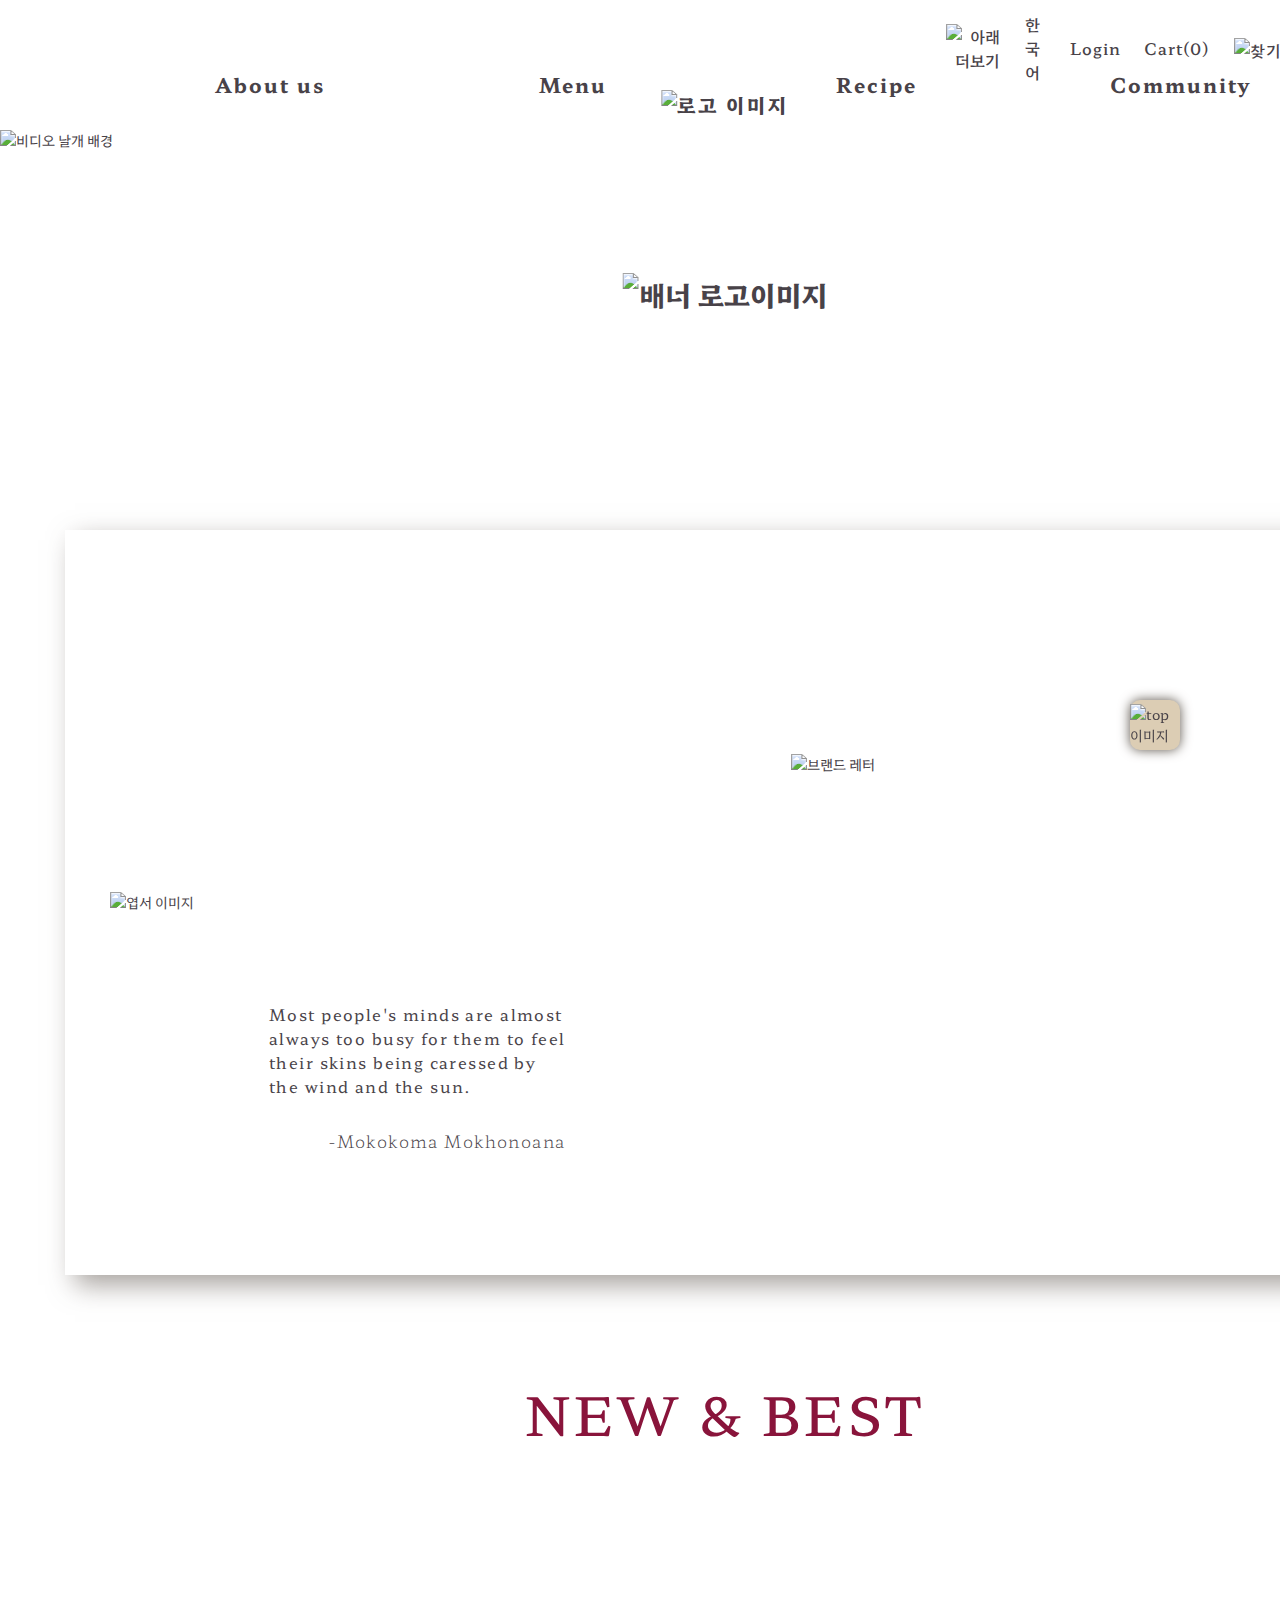
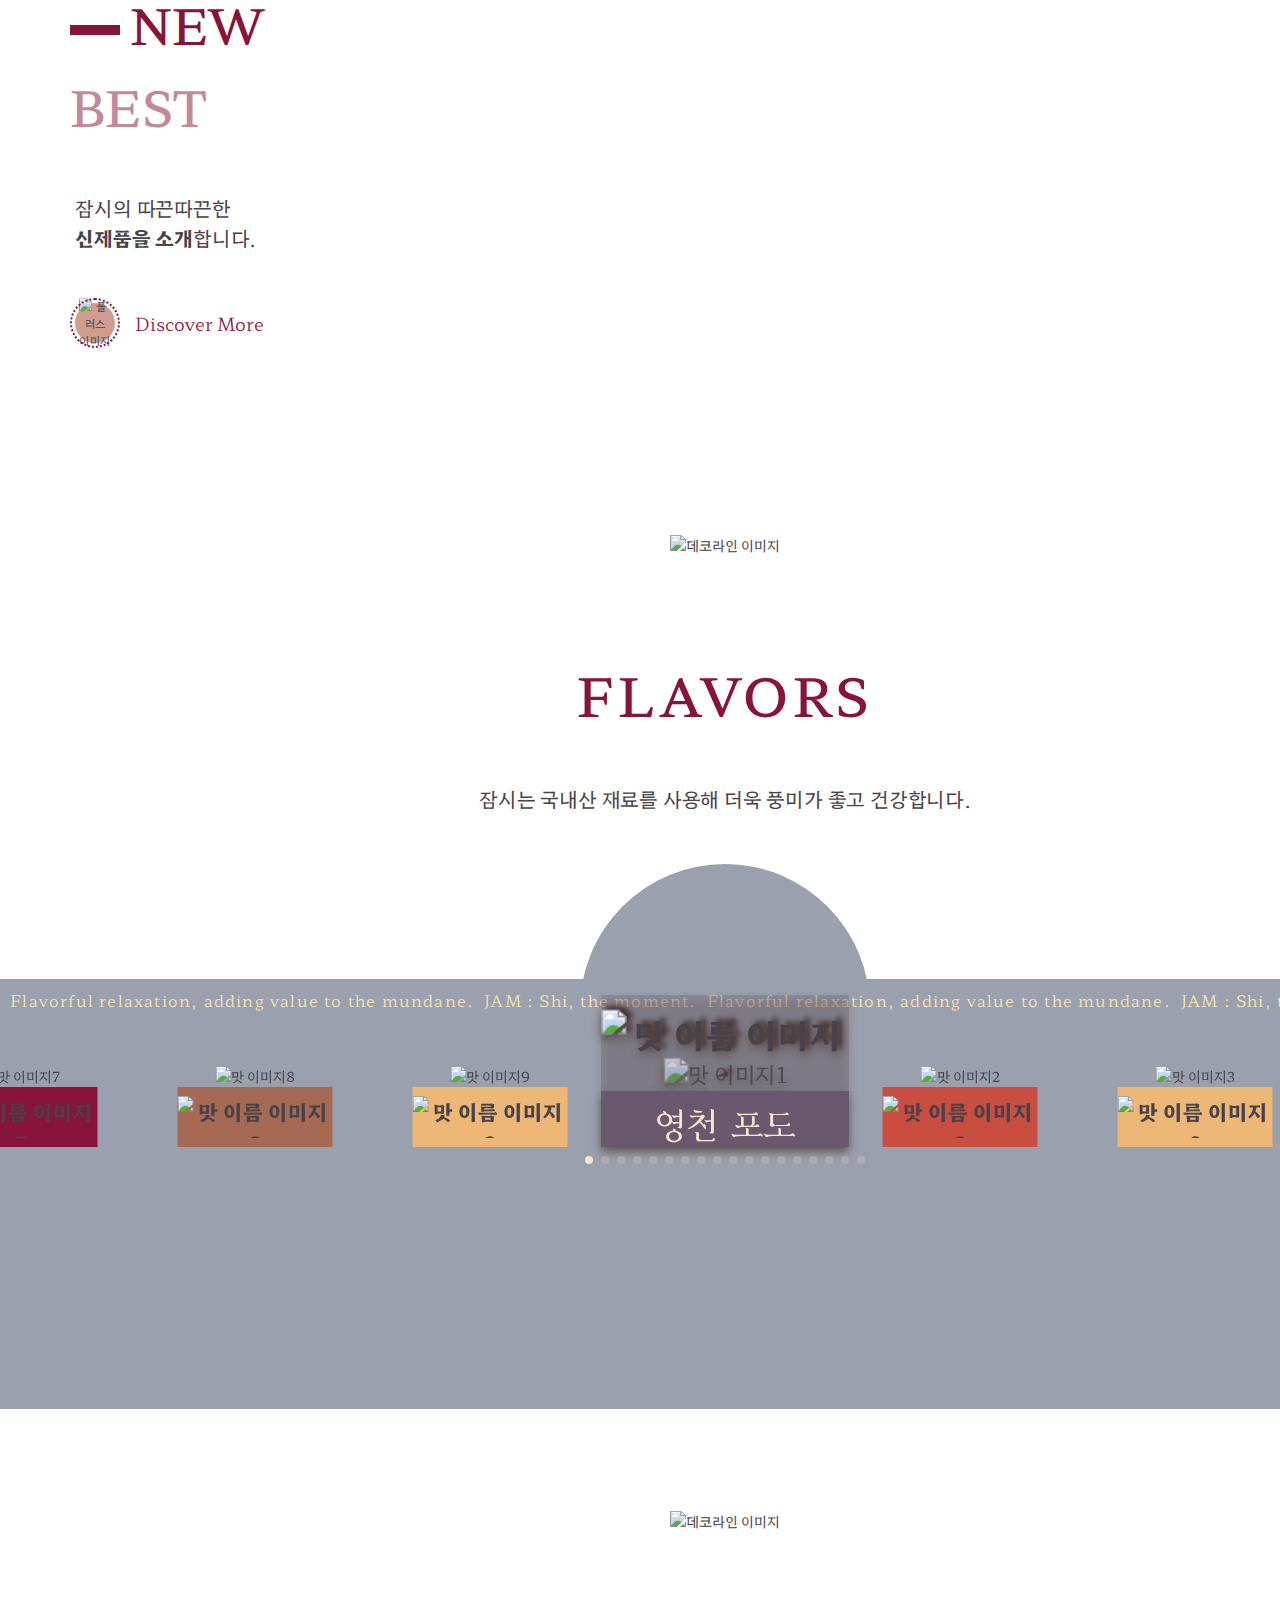
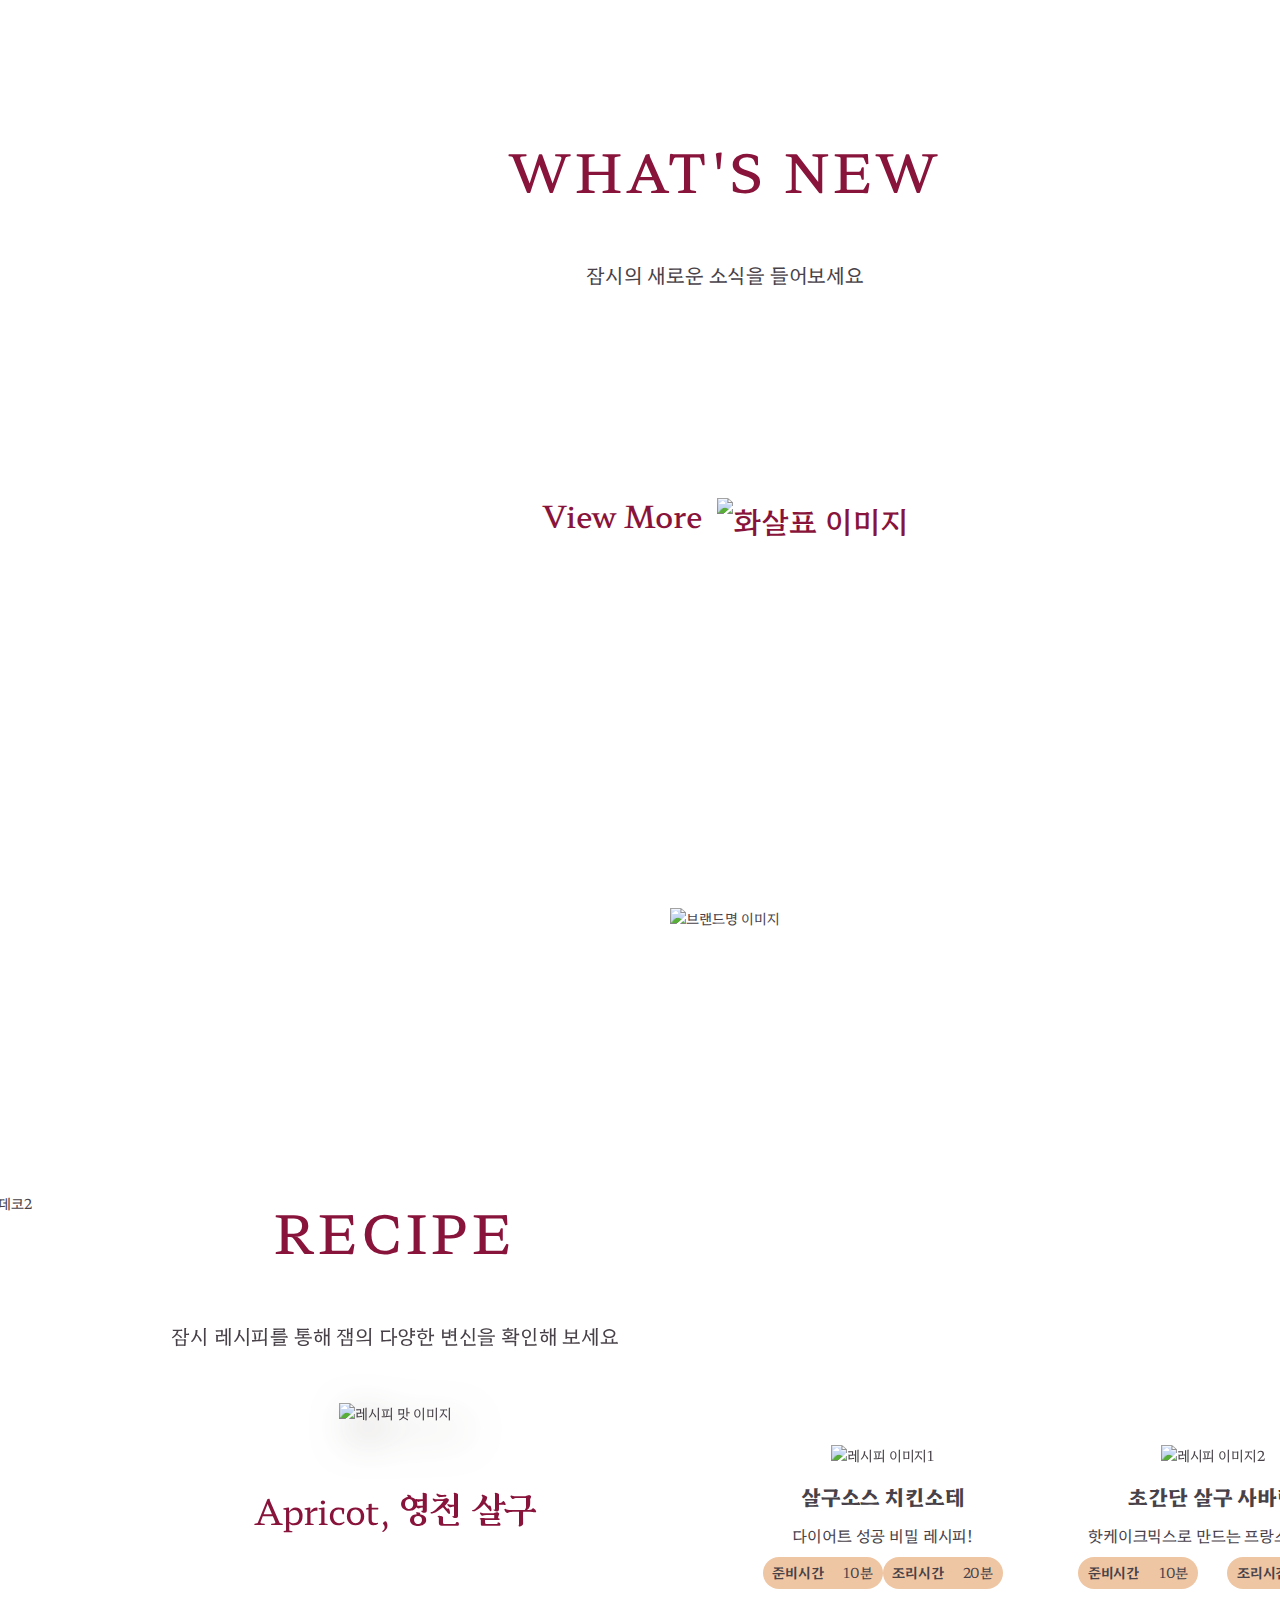
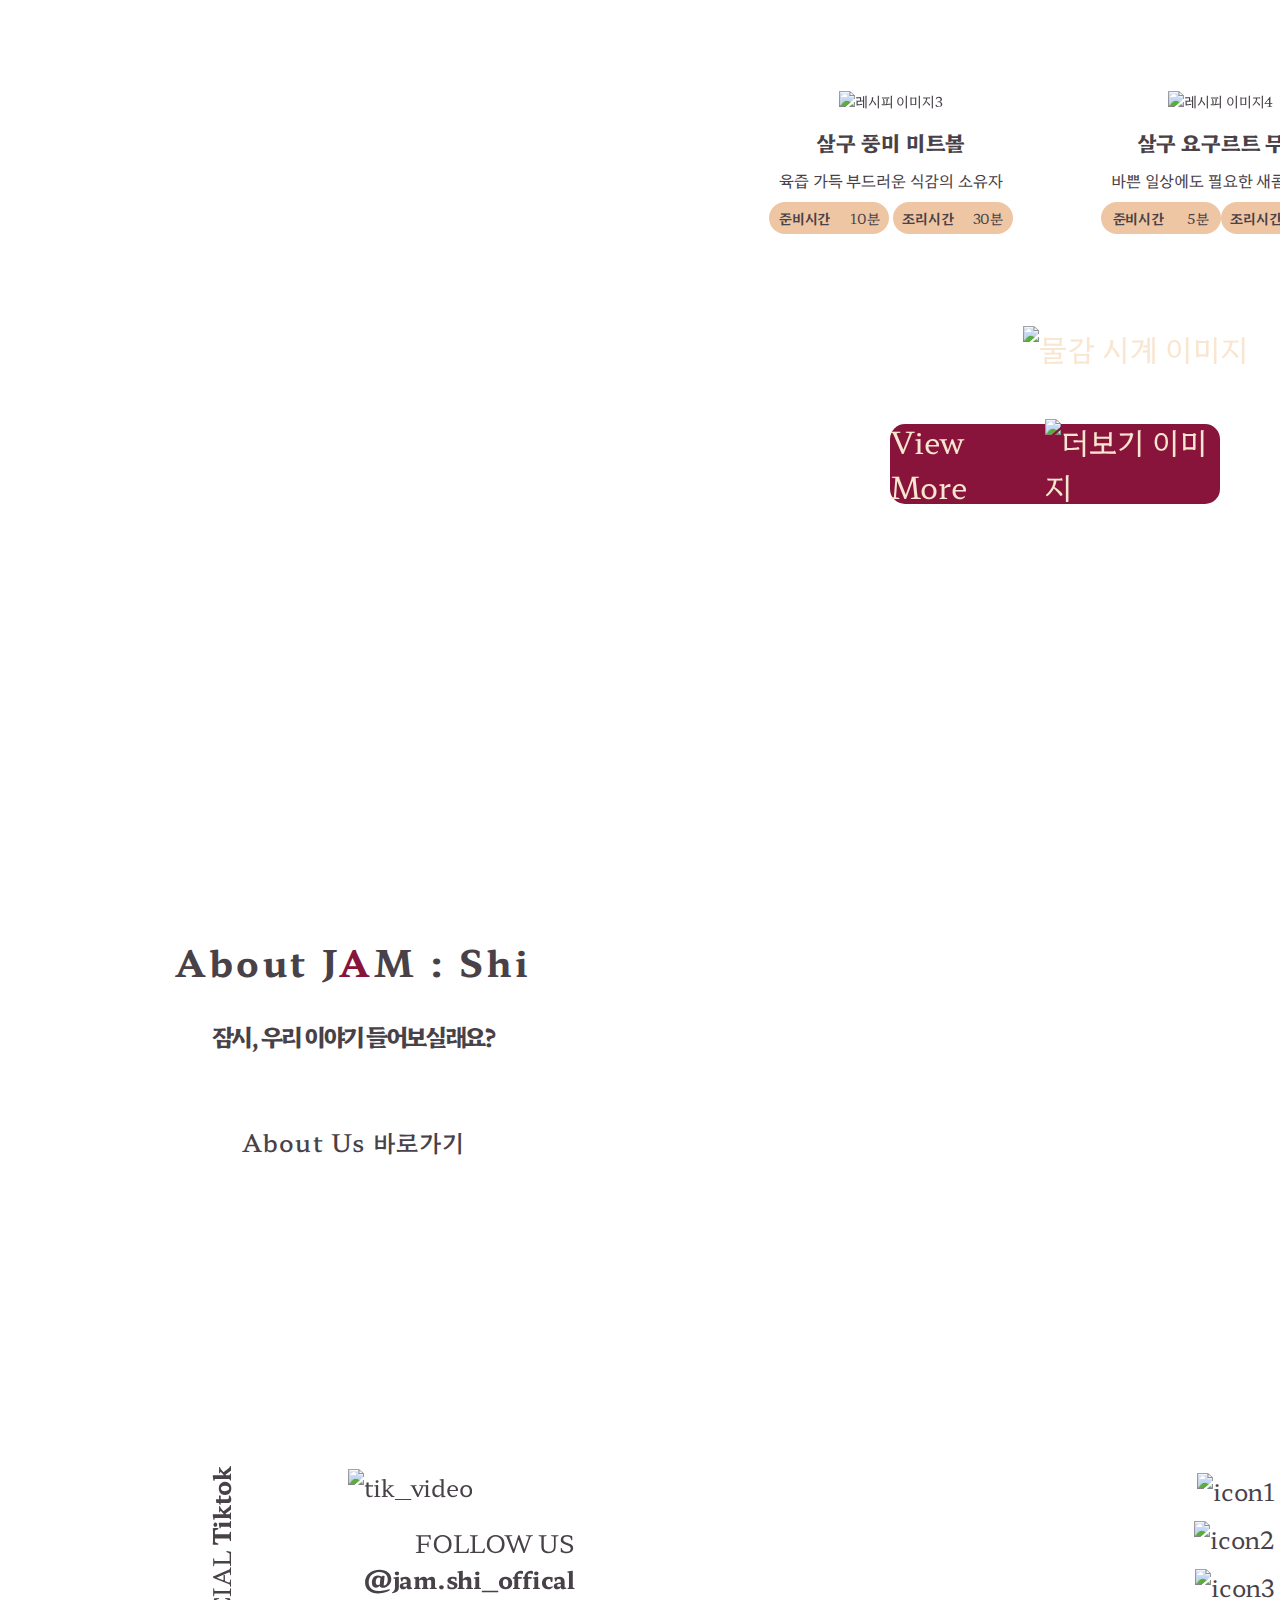
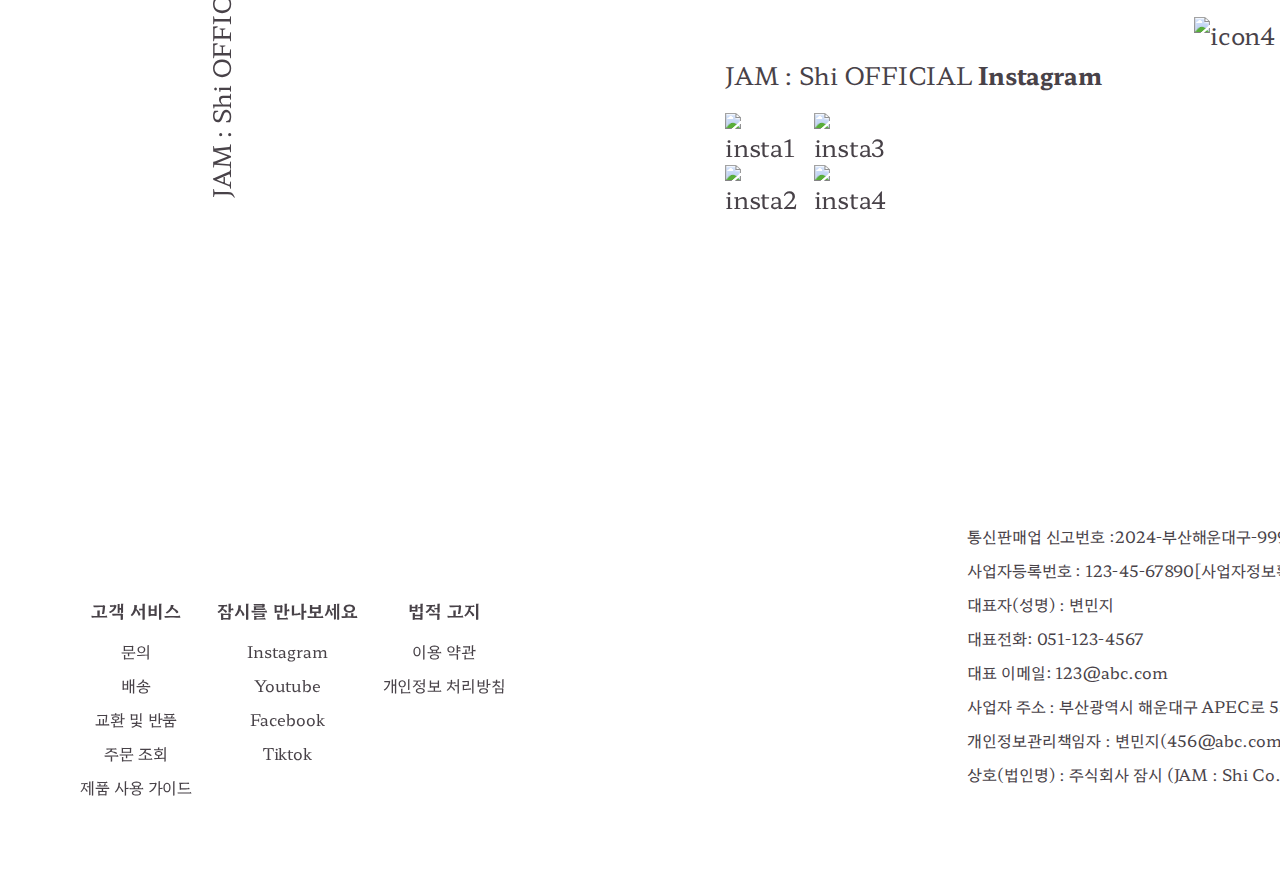
==== index.html @ 30233dff "Add files via upload" ====
<!DOCTYPE html>
<html lang="ko">

<head>
    <meta charset="UTF-8">
    <meta name="viewport" content="width=1450">
    <title>JAM:Shi 잠시</title>

    <!--font-kr&eng-->
    <link rel="preconnect" href="https://fonts.googleapis.com">
    <link rel="preconnect" href="https://fonts.gstatic.com" crossorigin>
    <link href="https://fonts.googleapis.com/css2?family=Hahmlet:wght@100..900&display=swap" rel="stylesheet">

    <!--font-jp-->
    <link rel="preconnect" href="https://fonts.googleapis.com">
    <link rel="preconnect" href="https://fonts.gstatic.com" crossorigin>
    <link href="https://fonts.googleapis.com/css2?family=Kaisei+Decol:wght@400;500;700&display=swap" rel="stylesheet">

    <!--favicon-->
    <link rel="shortcut icon" href="./image/favicon.png" type="image/x-icon">

    <!--aos effect-->
    <link href="https://unpkg.com/aos@2.3.1/dist/aos.css" rel="stylesheet">

    <!-- Link Swiper's CSS -->
    <link rel="stylesheet" href="https://cdn.jsdelivr.net/npm/swiper@11/swiper-bundle.min.css" />

    <!--css-->
    <link rel="stylesheet" href="./font/stylesheet.css">
    <link rel="stylesheet" href="./css/main.css">
</head>

<body>
    <header>
        <h1 class="main_logo"><a href="#video_banner"><img src="./image/mainlogo_top.png" alt="메인로고 이미지"></a></h1>
        <ul class="nav">
            <li><a href="aboutus.html">About us
                    <img src="./image/gnb_hover.png" alt="hover이미지">
                </a></li>
            <li><a href="./menu.html">Menu
                    <img src="./image/gnb_hover.png" alt="hover이미지">
                </a></li>
            <li class="logo"><a href="#video_banner"><img src="./image/logo_top.png" alt="로고 이미지"></a></li>
            <li><a href="recipe.html">Recipe
                    <img src="./image/gnb_hover.png" alt="hover이미지">
                </a></li>
            <li><a href="./FAQ.html">Community
                    <img src="./image/gnb_hover.png" alt="hover이미지">
                </a></li>
        </ul><!--nav-->
        <ul class="login">
            <li>
                <div class="userLang ">
                    <button class="label"><img src="./image/down.png" alt="아래 더보기" class=" down">한국어</button>
                    <ul class="optionList">
                        <li class="optionItem"><a href="#">English</a></li>
                        <li class="optionItem"><a href="#">日本語</a></li>
                    </ul>
                </div>
            </li>
            <li><a href="#">Login</a></li>
            <li><a href="#">Cart(0)</a></li>
            <li><a href="#"><img src="./image/search.png" alt="찾기 버튼이미지"></a></li>
        </ul><!--login-->
    </header><!--header-->
    <div id="video_banner">
        <video src="./video/main_banner.mp4" muted autoplay loop></video>
        <img src="./image/video_bg.png" alt="비디오 날개 배경" class="video_bg">
        <h1 class="banner_logo">
            <img src="./image/banner_logo.png" alt="배너 로고이미지">
        </h1><!--banner_logo-->
    </div><!--video_banner-->
    <div id="brand_image">
        <div class="stamp_bg1_box">
            <img src="./image/stamp_deco1.png" alt="스탬프 배경이미지1" class="stamp_bg1">
        </div><!--stamp_bg1_box-->
        <div class="card_box">
            <img src="./image/banner_card.png" alt="엽서 이미지" class="card_img">
            <img src="./image/card_stain.png" alt="잉크자국" class="stain">
            <img src="./image/card_letter.png" alt="브랜드 레터" class="card_letter">
            <div class="card_text">
                <p>Most people's minds are almost<br>
                    always too busy for them to feel<br>
                    their skins being caressed by<br>
                    the wind and the sun.
                </p>
                <h3>-Mokokoma Mokhonoana</h3>
            </div>
        </div><!--card-->
    </div><!--brand_image-->
    <div id="new_best">
        <h1 class="title">New & Best</h1>
        <div class="tab">
            <ul class="tab_btn">
                <li>
                    <p></p><span data="#tab1">NEW</a>
                </li>
                <li>
                    <p></p><span data="#tab2">BEST</a>
                </li>
            </ul>
            <div class="tab_container">
                <ul id="tab1" class="tab_content">
                    <!--Content-->
                    <li class="tab_text">
                        <p>잠시의 따끈따끈한<br>
                            <b>신제품을 소개</b>합니다.
                        </p>
                        <div class="new_more">
                            <a href="menu.html">
                                <div class="plus">
                                    <img src="./image/plus.png" alt="플러스 이미지">
                                </div><!--plus-->
                                <h2>Discover More</h2>
                            </a>
                        </div><!--new_more-->
                    </li><!--new_text-->
                    <li data-aos="fade-down" data-aos-easing="ease-out-back" data-aos-duration="500">
                        <a href="menu.html"><img src="./image/new1.png" alt="new1">
                            <h4>잠시 100% 리치인푸룻 살구잼</h4>
                        </a>
                    </li>
                    <li data-aos="fade-down" data-aos-easing="ease-out-back" data-aos-duration="700">
                        <a href="menu.html"><img src="./image/new2.png" alt="new2">
                            <h4>잠시 100% 리치인푸룻 포도잼</h4>
                        </a>
                    </li>
                    <li data-aos="fade-down" data-aos-easing="ease-out-back" data-aos-duration="900">
                        <a href="menu.html"><img src="./image/new3.png" alt="new3">
                            <h4>잠시 포도 튜브잼</h4>
                        </a>
                    </li>
                </ul>
                <ul id="tab2" class="tab_content">
                    <li class="tab_text">
                        <p>잠시의 변하지 않는<br>
                            <b>베스트상품을 소개</b>합니다.
                        </p>
                    </li><!--tab_text-->
                    <li><a href="menu.html"><img src="./image/best1.png" alt="new1">
                            <h4>잠시 100% 리치인푸룻 딸기잼</h4>
                            <img src="./image/best1_hover.png" alt="best1 호버 이미지" class="hover">
                        </a>
                    </li>
                    <li><a href="menu.html"><img src="./image/best2.png" alt="new1">
                            <h4>잠시 100% 리치인푸룻 블루베리잼</h4>
                            <img src="./image/best2_hover.png" alt="best 패키지 이미지" class="hover">
                        </a>
                    </li>
                    <li><a href="menu.html"><img src="./image/best3.png" alt="new1">
                            <h4>잠시 사과 튜브잼</h4>
                            <img src="./image/best3_hover.png" alt="best3 호버 이미지" class="hover">
                        </a>
                    </li>
                </ul>
            </div>

        </div>
    </div><!--new_best-->
    <div id="flavors">
        <div class="deco_wrap">
            <div class="deco_line">
                <img src="./image/deco_line.png" alt="데코라인 이미지">
            </div><!--deco_line-->
        </div><!--deco_wrap-->
        <h1 class="title">Flavors</h1><!--title-->
        <p class="exp">잠시는 국내산 재료를 사용해 더욱 풍미가 좋고 건강합니다.</p><!--exp-->
        <div class="flavor_box">
            <div class="swiper_bg">
                <div class="bg1">
                </div><!--bg1-->
                <div class="bg2"></div>
                <!-- Swiper -->
                <div class="text_deco_wrapper">
                    <ul class="text_deco">
                        <li>Flavorful relaxation, adding value to the mundane.</li>
                        <li>JAM : Shi, the moment.</li>
                        <li>Flavorful relaxation, adding value to the mundane.</li>
                        <li>JAM : Shi, the moment.</li>
                        <li>Flavorful relaxation, adding value to the mundane.</li>
                        <li>JAM : Shi, the moment.</li>
                    </ul><!--text_deco-->
                    <ul class="text_deco">
                        <li>Flavorful relaxation, adding value to the mundane.</li>
                        <li>JAM : Shi, the moment.</li>
                        <li>Flavorful relaxation, adding value to the mundane.</li>
                        <li>JAM : Shi, the moment.</li>
                        <li>Flavorful relaxation, adding value to the mundane.</li>
                        <li>JAM : Shi, the moment.</li>
                    </ul><!--text_deco-->
                </div><!--text_deco_wrapper-->
                <div class="swiper flavor_swiper">
                    <div class="swiper-wrapper">
                        <div class="swiper-slide">
                            <div class="flav_img_box">
                                <img src="./image/flavor_slide1.png" alt="맛 이미지1">
                            </div><!--flav_img_box-->
                            <div class="flav_name">
                                <h2 class="name_bg name_bg1"><img src="./image/flav_name1.png" alt="맛 이름 이미지1"></h2>
                                <h3 class="flav_from from1">영천 포도</h3>
                            </div><!--flav_name-->
                        </div><!--swiper-slide-->
                        <div class="swiper-slide">
                            <div class="flav_img_box">
                                <img src="./image/flavor_slide2.png" alt="맛 이미지2">
                            </div><!--flav_img_box-->
                            <div class="flav_name">
                                <h2 class="name_bg name_bg2"><img src="./image/flav_name2.png" alt="맛 이름 이미지2"></h2>
                                <h3 class="flav_from from2">논산 딸기</h3>
                            </div><!--flav_name-->
                        </div><!--swiper-slide-->
                        <div class="swiper-slide">
                            <div class="flav_img_box">
                                <img src="./image/flavor_slide3.png" alt="맛 이미지3">
                            </div><!--flav_img_box-->
                            <div class="flav_name">
                                <h2 class="name_bg name_bg3"><img src="./image/flav_name3.png" alt="맛 이름 이미지3"></h2>
                                <h3 class="flav_from from3">제주 오렌지</h3>
                            </div><!--flav_name-->
                        </div><!--swiper-slide-->
                        <div class="swiper-slide">
                            <div class="flav_img_box">
                                <img src="./image/flavor_slide4.png" alt="맛 이미지4">
                            </div><!--flav_img_box-->
                            <div class="flav_name">
                                <h2 class="name_bg name_bg4"><img src="./image/flav_name4.png" alt="맛 이름 이미지4"></h2>
                                <h3 class="flav_from from4">정읍 블루베리</h3>
                            </div><!--flav_name-->
                        </div><!--swiper-slide-->
                        <div class="swiper-slide">
                            <div class="flav_img_box">
                                <img src="./image/flavor_slide5.png" alt="맛 이미지5">
                            </div><!--flav_img_box-->
                            <div class="flav_name">
                                <h2 class="name_bg name_bg5"><img src="./image/flav_name5.png" alt="맛 이름 이미지5"></h2>
                                <h3 class="flav_from from5">청송 사과</h3>
                            </div><!--flav_name-->
                        </div><!--swiper-slide-->
                        <div class="swiper-slide">
                            <div class="flav_img_box">
                                <img src="./image/flavor_slide6.png" alt="맛 이미지6">
                            </div><!--flav_img_box-->
                            <div class="flav_name">
                                <h2 class="name_bg name_bg6"><img src="./image/flav_name6.png" alt="맛 이름 이미지6"></h2>
                                <h3 class="flav_from from6">보성 녹차</h3>
                            </div><!--flav_name-->
                        </div><!--swiper-slide-->
                        <div class="swiper-slide">
                            <div class="flav_img_box">
                                <img src="./image/flavor_slide7.png" alt="맛 이미지7">
                            </div><!--flav_img_box-->
                            <div class="flav_name">
                                <h2 class="name_bg name_bg7"><img src="./image/flav_name7.png" alt="맛 이름 이미지7"></h2>
                                <h3 class="flav_from from7">영암 무화과</h3>
                            </div><!--flav_name-->
                        </div><!--swiper-slide-->
                        <div class="swiper-slide">
                            <div class="flav_img_box">
                                <img src="./image/flavor_slide8.png" alt="맛 이미지8">
                            </div><!--flav_img_box-->
                            <div class="flav_name">
                                <h2 class="name_bg name_bg8"><img src="./image/flav_name8.png" alt="맛 이름 이미지8"></h2>
                                <h3 class="flav_from from8">여주 땅콩</h3>
                            </div><!--flav_name-->
                        </div><!--swiper-slide-->
                        <div class="swiper-slide">
                            <div class="flav_img_box">
                                <img src="./image/flavor_slide9.png" alt="맛 이미지9">
                            </div><!--flav_img_box-->
                            <div class="flav_name">
                                <h2 class="name_bg name_bg9"><img src="./image/flav_name9.png" alt="맛 이름 이미지9"></h2>
                                <h3 class="flav_from from9">영천 살구</h3>
                            </div><!--flav_name-->
                        </div><!--swiper-slide-->
                        <div class="swiper-slide">
                            <div class="flav_img_box">
                                <img src="./image/flavor_slide1.png" alt="맛 이미지1">
                            </div><!--flav_img_box-->
                            <div class="flav_name">
                                <h2 class="name_bg name_bg1"><img src="./image/flav_name1.png" alt="맛 이름 이미지1"></h2>
                                <h3 class="flav_from from1">영천 포도</h3>
                            </div><!--flav_name-->
                        </div><!--swiper-slide-->
                        <div class="swiper-slide">
                            <div class="flav_img_box">
                                <img src="./image/flavor_slide2.png" alt="맛 이미지2">
                            </div><!--flav_img_box-->
                            <div class="flav_name">
                                <h2 class="name_bg name_bg2"><img src="./image/flav_name2.png" alt="맛 이름 이미지2"></h2>
                                <h3 class="flav_from from2">논산 딸기</h3>
                            </div><!--flav_name-->
                        </div><!--swiper-slide-->
                        <div class="swiper-slide">
                            <div class="flav_img_box">
                                <img src="./image/flavor_slide3.png" alt="맛 이미지3">
                            </div><!--flav_img_box-->
                            <div class="flav_name">
                                <h2 class="name_bg name_bg3"><img src="./image/flav_name3.png" alt="맛 이름 이미지3"></h2>
                                <h3 class="flav_from from3">제주 오렌지</h3>
                            </div><!--flav_name-->
                        </div><!--swiper-slide-->
                        <div class="swiper-slide">
                            <div class="flav_img_box">
                                <img src="./image/flavor_slide4.png" alt="맛 이미지4">
                            </div><!--flav_img_box-->
                            <div class="flav_name">
                                <h2 class="name_bg name_bg4"><img src="./image/flav_name4.png" alt="맛 이름 이미지4"></h2>
                                <h3 class="flav_from from4">정읍 블루베리</h3>
                            </div><!--flav_name-->
                        </div><!--swiper-slide-->
                        <div class="swiper-slide">
                            <div class="flav_img_box">
                                <img src="./image/flavor_slide5.png" alt="맛 이미지5">
                            </div><!--flav_img_box-->
                            <div class="flav_name">
                                <h2 class="name_bg name_bg5"><img src="./image/flav_name5.png" alt="맛 이름 이미지5"></h2>
                                <h3 class="flav_from from5">청송 사과</h3>
                            </div><!--flav_name-->
                        </div><!--swiper-slide-->
                        <div class="swiper-slide">
                            <div class="flav_img_box">
                                <img src="./image/flavor_slide6.png" alt="맛 이미지6">
                            </div><!--flav_img_box-->
                            <div class="flav_name">
                                <h2 class="name_bg name_bg6"><img src="./image/flav_name6.png" alt="맛 이름 이미지6"></h2>
                                <h3 class="flav_from from6">보성 녹차</h3>
                            </div><!--flav_name-->
                        </div><!--swiper-slide-->
                        <div class="swiper-slide">
                            <div class="flav_img_box">
                                <img src="./image/flavor_slide7.png" alt="맛 이미지7">
                            </div><!--flav_img_box-->
                            <div class="flav_name">
                                <h2 class="name_bg name_bg7"><img src="./image/flav_name7.png" alt="맛 이름 이미지7"></h2>
                                <h3 class="flav_from from7">영암 무화과</h3>
                            </div><!--flav_name-->
                        </div><!--swiper-slide-->
                        <div class="swiper-slide">
                            <div class="flav_img_box">
                                <img src="./image/flavor_slide8.png" alt="맛 이미지8">
                            </div><!--flav_img_box-->
                            <div class="flav_name">
                                <h2 class="name_bg name_bg8"><img src="./image/flav_name8.png" alt="맛 이름 이미지8"></h2>
                                <h3 class="flav_from from8">여주 땅콩</h3>
                            </div><!--flav_name-->
                        </div><!--swiper-slide-->
                        <div class="swiper-slide">
                            <div class="flav_img_box">
                                <img src="./image/flavor_slide9.png" alt="맛 이미지9">
                            </div><!--flav_img_box-->
                            <div class="flav_name">
                                <h2 class="name_bg name_bg9"><img src="./image/flav_name9.png" alt="맛 이름 이미지9"></h2>
                                <h3 class="flav_from from9">영천 살구</h3>
                            </div><!--flav_name-->
                        </div><!--swiper-slide-->
                    </div><!--swiper-wrapper-->
                    <div class="swiper-pagination"></div><!--swiper-pagination-->
                </div><!--flavor_swiper-->
            </div><!--swiper_bg-->
        </div><!--flavor_box-->
        <div class="deco_wrap">
            <div class="deco_line">
                <img src="./image/deco_line.png" alt="데코라인 이미지">
            </div><!--deco_line-->
        </div><!--deco_wrap-->
    </div><!--flavors-->
    <div id="event">
        <h1 class="title">What's New</h1><!--title-->
        <p class="exp">잠시의 새로운 소식을 들어보세요</p><!--exp-->
        <div class="event_inner" data-aos="fade-up" data-aos-easing="ease-out-back" data-aos-duration="800">
            <div class="event_box"><a href="#">
                    <img src="./image/event1.png" alt="이벤트 이미지1" class="event_img">
                    <img src="./image/event_frame.png" alt="이벤트 프레임 이미지" class="event_frame"></a>
            </div><!--event_box-->
            <div class="event_box"><a href="#">
                    <img src="./image/event2.png" alt="이벤트 이미지2" class="event_img">
                    <img src="./image/event_frame.png" alt="이벤트 프레임 이미지" class="event_frame"></a>
            </div><!--event_box-->
            <div class="event_box"><a href="#">
                    <img src="./image/event3.png" alt="이벤트 이미지3" class="event_img">
                    <img src="./image/event_frame.png" alt="이벤트 프레임 이미지" class="event_frame"></a>
            </div><!--event_box-->
        </div><!--event_inner-->
        <h2 class="view_more_hover"><a href="event.html">View More<img src="./image/right_arrow_hover.png" alt="화살표 이미지"
                    class="arrow_hover"></a>
        </h2><!--view_more_hover-->
    </div><!--event-->
    <div id="brand_name">
        <div class="brand_inner">
            <img src="./image/brand_name.png" alt="브랜드명 이미지">
        </div><!--brand_inner-->
    </div><!--brand_name-->
    <div id="recipe">
        <img src="./image/stamp_deco2.png" alt="스탬프 데코2">
        <div class="recipe_inner">
            <div class="recipe_flavor">
                <div class="recipe_fixed">
                    <h1 class="title">Recipe</h1>
                    <p class="exp">잠시 레시피를 통해 잼의 다양한 변신을 확인해 보세요</p>
                    <img src="./image/recipe_flavor.png" alt="레시피 맛 이미지">
                    <h3 class="recipe_text">Apricot, <span>영천 살구</span></h3><!--recipe_text-->
                </div><!--recipe_fixed-->
            </div><!--recipe_flavor-->
            <div class="recipe_content">
                <div class="recipe">
                    <div class="recipe_imgbox">
                        <img src="./image/recipe1.png" alt="레시피 이미지1">
                        <div class="likes">
                            <img src="./image/filled_likes.png" alt="좋아요 버튼" class="heart">
                        </div><!--likes-->
                    </div><!--recipe_imgbox-->
                    <div class="recipe_textbox">
                        <h2 class="recipe_name">살구소스 치킨소테</h2>
                        <p>다이어트 성공 비밀 레시피!</p>
                    </div><!--recipe_textbox-->
                    <div class="time">
                        <div class="time_box">
                            <h5>준비시간</h5>
                            <p>10분</p>
                        </div><!--time_box-->
                        <div class="time_box">
                            <h5>조리시간</h5>
                            <p>20분</p>
                        </div><!--time_box-->
                    </div><!--time-->
                </div><!--recipe-->
                <div class="recipe">
                    <div class="recipe_imgbox">
                        <img src="./image/recipe2.png" alt="레시피 이미지2">
                        <div class="likes">
                            <img src="./image/filled_likes.png" alt="좋아요 버튼" class="heart">
                        </div><!--likes-->
                    </div><!--recipe_imgbox-->
                    <div class="recipe_textbox">
                        <h2 class="recipe_name">초간단 살구 사바랭</h2>
                        <p>핫케이크믹스로 만드는 프랑스 디저트</p>
                    </div><!--recipe_textbox-->
                    <div class="time">
                        <div class="time_box">
                            <h5>준비시간</h5>
                            <p>10분</p>
                        </div><!--time_box-->
                        <div class="time_box">
                            <h5>조리시간</h5>
                            <p>30분</p>
                        </div><!--time_box-->
                    </div><!--time-->
                </div><!--recipe-->
                <div class="recipe">
                    <div class="recipe_imgbox">
                        <img src="./image/recipe3.png" alt="레시피 이미지3">
                        <div class="likes">
                            <img src="./image/filled_likes.png" alt="좋아요 버튼" class="heart">
                        </div><!--likes-->
                    </div><!--recipe_imgbox-->
                    <div class="recipe_textbox">
                        <h2 class="recipe_name">살구 풍미 미트볼</h2>
                        <p>육즙 가득 부드러운 식감의 소유자</p>
                    </div><!--recipe_textbox-->
                    <div class="time">
                        <div class="time_box">
                            <h5>준비시간</h5>
                            <p>10분</p>
                        </div><!--time_box-->
                        <div class="time_box">
                            <h5>조리시간</h5>
                            <p>30분</p>
                        </div><!--time_box-->
                    </div><!--time-->
                </div><!--recipe-->
                <div class="recipe">
                    <div class="recipe_imgbox">
                        <img src="./image/recipe4.png" alt="레시피 이미지4">
                        <div class="likes">
                            <img src="./image/filled_likes.png" alt="좋아요 버튼" class="heart">
                        </div><!--likes-->
                    </div><!--recipe_imgbox-->
                    <div class="recipe_textbox">
                        <h2 class="recipe_name">살구 요구르트 무스</h2>
                        <p>바쁜 일상에도 필요한 새콤달콤함</p>
                    </div><!--recipe_textbox-->
                    <div class="time">
                        <div class="time_box">
                            <h5>준비시간</h5>
                            <p>5분</p>
                        </div><!--time_box-->
                        <div class="time_box">
                            <h5>조리시간</h5>
                            <p>90분</p>
                        </div><!--time_box-->
                    </div><!--time-->
                </div><!--recipe-->
                <div class="recipe_morebox">
                    <a href="recipe.html" class="recipe_more">
                        View More <img src="./image/right_arrow.png" alt="더보기 이미지">
                        <img src="./image/splash.png" alt="물감 시계 이미지" class="splash">
                    </a><!--recipe_more-->
                </div><!--recipe_morebox-->
            </div><!--recipe_content-->
        </div><!--recipe_inner-->
    </div><!--recipe-->
    <div id="about">
        <a href="aboutus.html" class="about_inner">
            <div class="about_title">
                <h2>About J<span>A</span>M : Shi</h2>
                <h4>잠시, 우리 이야기 들어보실래요?</h4>
                <p>About Us 바로가기</p>
            </div><!--about_title-->
        </a><!--about_inner-->
    </div><!--about_us-->
    <div id="sns">
        <div class="sns_inner">
            <div class="sns_l">
                <p>JAM : Shi OFFICIAL
                    <b> Tiktok</b>
                </p>
                <div class="vid">
                    <img src="./image/tiktok.png" alt="tik_video">
                    <p>FOLLOW US<br>
                        <b>@jam.shi_offical</b>
                    </p>
                </div><!--vid-->
            </div><!--sns_l-->
            <div class="sns_r">
                <ul class="icon">
                    <li><a href="https://www.instagram.com/"><img src="./image/icon1.png" alt="icon1"></a></li>
                    <li><a href="https://www.facebook.com/"><img src="./image/icon2.png" alt="icon2"></a></li>
                    <li><a href="https://www.youtube.com/"><img src="./image/icon3.png" alt="icon3"></a></li>
                    <li><a href="https://www.tiktok.com/"><img src="./image/icon4.png" alt="icon4"></a></li>
                </ul><!--icon-->
                <p>JAM : Shi OFFICIAL
                    <b> Instagram</b>
                </p>
                <ul class="insta_box">
                    <li>
                        <div class="insta">
                            <a href="https://www.instagram.com/">
                                <img src="./image/insta1.png" alt="insta1">
                                <p>더보기</p>
                            </a>
                        </div><!--insta1-->
                        <div class="insta">
                            <a href="https://www.instagram.com/">
                                <img src="./image/insta2.png" alt="insta2">
                                <p>더보기</p>
                            </a>
                        </div><!--insta2-->
                    </li>
                    <li>
                        <div class="insta">
                            <a href="https://www.instagram.com/">
                                <img src="./image/insta3.png" alt="insta3">
                                <p>더보기</p>
                            </a>
                        </div><!--insta3-->
                        <div class="insta">
                            <a href="https://www.instagram.com/">
                                <img src="./image/insta4.png" alt="insta4">
                                <p>더보기</p>
                            </a>
                        </div><!--insta4-->
                    </li>
                </ul><!--insta_box-->
            </div><!--sns_r-->
        </div>
    </div><!--sns-->
    <div id="footer">
        <div class="footer_inner">
            <div class="footer_left">
                <h1><img src="./image/mainlogo_top.png" alt=""></h1>
                <dl>
                    <dt><a href="#">고객 서비스</a></dt>
                    <dd><a href="#">문의</a></dd>
                    <dd><a href="#">배송</a></dd>
                    <dd><a href="#">교환 및 반품</a></dd>
                    <dd><a href="#">주문 조회</a></dd>
                    <dd><a href="#">제품 사용 가이드</a></dd>
                </dl>
                <dl>
                    <dt>잠시를 만나보세요</dt>
                    <dd><a href="https://www.instagram.com/">Instagram</a></dd>
                    <dd><a href="https://www.youtube.com/">Youtube</a></dd>
                    <dd><a href="https://www.facebook.com/">Facebook</a></dd>
                    <dd><a href="https://www.tiktok.com/">Tiktok</a></dd>
                </dl>
                <dl>
                    <dt><a href="#">법적 고지</a></dt>
                    <dd><a href="#">이용 약관</a></dd>
                    <dd><a href="#">개인정보 처리방침</a></dd>

                </dl>
            </div>
            <div class="footer_right">
                <ul>
                    <li>통신판매업 신고번호 :2024-부산해운대구-9999</li>
                    <li>사업자등록번호 : 123-45-67890[<a href="#">사업자정보확인</a>]</li>
                    <li>대표자(성명) : 변민지</li>
                    <li>대표전화: <a href="#">051-123-4567</a></li>
                    <li>대표 이메일: <a href="#">123@abc.com</a></li>
                    <li>사업자 주소 : 부산광역시 해운대구 APEC로 55 (우동 1500)</li>
                    <li>개인정보관리책임자 : 변민지(<a href="#">456@abc.com)</a></li>
                    <li>상호(법인명) : 주식회사 잠시 (JAM : Shi Co., LTD)</li>
                </ul>
            </div>
        </div>
    </div><!--footer-->
    <div class="top_btn">
        <a href="#video_banner">
            <img src="./image/top_btn.png" alt="top 이미지">
        </a>
    </div>


    <script src="https://cdn.jsdelivr.net/npm/swiper@11/swiper-bundle.min.js"></script>
    <script src="https://code.jquery.com/jquery-2.2.4.min.js"
        integrity="sha256-BbhdlvQf/xTY9gja0Dq3HiwQF8LaCRTXxZKRutelT44=" crossorigin="anonymous"></script>
    <script src="./js/jquery-3.6.0.min.js"></script>
    <script src="https://unpkg.com/aos@2.3.1/dist/aos.js"></script>
    <script>
        AOS.init();
    </script>
    <script src="./js/main.js"></script>
</body>

</html>
---- font/stylesheet.css ----
@font-face {
    font-family: 'MuseumClassic';
    src: url('MuseumClassicLightA.woff2') format('woff2'),
        url('MuseumClassicLightA.woff') format('woff');
    font-weight: 300;
    font-style: normal;
    font-display: swap;
}

@font-face {
    font-family: 'MuseumClassic';
    src: url('MuseumClassicMediumA.woff2') format('woff2'),
        url('MuseumClassicMediumA.woff') format('woff');
    font-weight: 500;
    font-style: normal;
    font-display: swap;
}

@font-face {
    font-family: 'MuseumClassic';
    src: url('MuseumClassicBoldA.woff2') format('woff2'),
        url('MuseumClassicBoldA.woff') format('woff');
    font-weight: 700;
    font-style: normal;
    font-display: swap;
}
---- css/main.css ----
@charset "utf-8";

/* font-family: 'MuseumClassic'; 
    font-family: "Hahmlet", serif;
  font-family: "Kaisei Decol", serif;

*/

* {
    margin: 0;
    padding: 0;
}

img,
video,
iframe {
    vertical-align: middle;
}

ul,
ol {
    list-style: none;
}

a {
    text-decoration: none;
    color: inherit;
}

body {
    min-width: 1450px;
    font-family: "Hahmlet", serif;
    font-size: 14px;
    line-height: 1.5;
    color: #484248;
    background: url(../image/paper_bg.png);
    position: relative;
}

/*header*/
header {
    margin: 0 auto;
    display: flex;
    align-items: center;
    position: relative;
}

.nav {
    width: 1320px;
    height: 130px;
    margin: 0 auto;
    position: relative;
    display: flex;
    justify-content: center;
    align-items: flex-end;
}

.nav li {
    width: 23%;
    display: flex;
    text-align: center;
    align-items: center;
    justify-content: center;
    padding-bottom: 30px;
}

.nav>li>a {
    font-weight: bold;
    font-size: 20px;
    letter-spacing: 0.1em;
    position: relative;
}

.nav>li:not(:nth-child(3))>a>img {
    position: absolute;
    bottom: -13px;
    left: -15px;
    z-index: -1;
    opacity: 0;
    transition: all 0.3s;
}

.nav>li:not(:nth-child(3)):hover>a {
    opacity: 0.7;
}

.nav>li:not(:nth-child(3)):hover>a>img {
    opacity: 1;
}

li.logo {
    padding-bottom: 10px;
    position: absolute;
    bottom: 0;
    left: 50%;
    transform: translateX(-50%);
}

.main_logo {
    position: absolute;
    top: 50%;
    left: 5%;
    transform: translateY(-50%);
    display: none;
}

.login {
    display: flex;
    justify-content: center;
    align-items: center;
    position: absolute;
    top: 0;
    right: 5%;
}

.login>li {
    padding: 12px;
    font-size: 16px;
    font-weight: 500;
    letter-spacing: 0.05em;
}

.userLang {
    position: relative;
    width: 100px;
    text-align: center;
    color: #484248;
}

.label {
    display: flex;
    justify-content: center;
    align-items: center;
    width: inherit;
    height: inherit;
    border: none;
    outline: none;
    background: transparent;
    cursor: pointer;
    font-family: "Hahmlet", serif;
    font-size: 16px;
    font-weight: 500;
    color: #484248;
}

.down {
    padding-right: 10px;
    transition: all 0.5s;
}

.up {
    transform: scaleY(-1);
}


.optionList {
    position: absolute;
    top: 28px;
    left: 0;
    width: 100%;
    background: #89143b;
    color: #f9e6d0;
    font-size: 15px;
    font-weight: 400;
    list-style-type: none;
    padding: 0;
    border-radius: 6px;
    overflow: hidden;
    display: none;
}

.userLang.active .optionList {
    max-height: 500px;
}

.optionItem a {
    display: block;
    border-bottom: 1px dashed #f9e6d0;
    padding: 5px 15px 5px;
    transition: .1s;
}

.optionItem:hover a {
    background: rgb(175, 93, 93);
}

.userLang .optionItem:last-child a {
    border-bottom: 0 none;
    font-family: "Kaisei Decol", serif;
}

.on {
    width: 100%;
    background-color: rgba(255, 243, 232, 0.7);
    position: fixed;
    top: 0;
    left: 0;
    z-index: 10;
}

.on>.nav {
    width: 600px;
    height: 90px;
    align-items: center;
}

.on>.nav>.logo {
    display: none;
}

.on>.main_logo {
    display: block;
}

.on>.login {
    top: 50%;
    right: 5%;
    transform: translateY(-50%);
}

/*video_banner*/
#video_banner {
    margin: 0 auto;
    text-align: center;
    position: relative;
}

.video_bg {
    position: absolute;
    top: 0;
    left: 0;
}

.banner_logo {
    position: absolute;
    bottom: -23%;
    left: 50%;
    transform: translateX(-50%);
}

/*brand_image*/
#brand_image {
    margin: 0 auto;
    padding: 100px 0;
    padding-top: 250px;
    position: relative;
    overflow: hidden;
}

.stamp_bg1_box {
    position: absolute;
    top: 0;
    right: -10%;
}

.stamp_bg1 {
    animation: move1 100s linear infinite;
}

@keyframes move1 {
    from {
        transform: rotate(0);
    }

    to {
        transform: rotate(360deg);
    }
}

.card_box {
    width: 1320px;
    height: 745px;
    margin: 0 auto;
    background-color: #fff;
    display: flex;
    align-items: center;
    position: relative;
    overflow: hidden;
    box-shadow: 10px 10px 25px rgba(92, 84, 75, 0.54);
}

.card_img {
    padding: 0 45px;
}

.stain {
    position: absolute;
    top: -19%;
    right: 0;
}

.card_letter {
    position: absolute;
    top: 30%;
    left: 55%;
}

.card_text {
    font-size: 16px;
    font-weight: 400;
    letter-spacing: 0.089em;
    padding-top: 350px;
    padding-left: 30px;
}

.card_text h3 {
    font-size: 17px;
    padding-top: 30px;
    font-weight: 200;
    text-align: right;
}


#new_best {
    width: 1320px;
    margin: 0 auto;
    text-align: center;
}

.tab {
    display: flex;
    padding: 80px 0;
}

.tab_btn {
    width: 25%;
    margin-top: 50px;
}

.tab_btn li p {
    display: inline-block;
    width: 0px;
    height: 10px;
    background-color: #89143b;
    margin-bottom: 10px;

    transition: all 0.5s;
}

.tab_btn li {
    font-size: 48px;
    font-weight: 500;
    color: #89143b;
    opacity: 0.5;
    text-align: left;
    padding: 5px;
    overflow: hidden;
    position: relative;
    cursor: pointer;
}

.tab_btn li a {
    display: block;
}

.tab_btn li.active {
    opacity: 1;
}

.tab_btn li.active p {
    width: 50px;
    margin-right: 10px;
}

.tab_container {
    width: 75%;
}

.tab_content {
    display: flex;
    position: relative;
    height: 420px;
}

.tab_content li {
    width: 33.3%;
    padding: 10px;
    box-sizing: border-box;
}

.tab_content li:not(:first-child) {
    align-content: space-around;
}

#tab1 li:not(:first-child):hover {
    background: url(../image/new&best_hover.png) no-repeat center center;
}

#tab1 li a>img {
    filter: drop-shadow(2px 2px 5px #5c544b);
}

#tab1 li:hover img {
    animation: move2 0.3s linear;
}


@keyframes move2 {
    0% {
        transform: rotate(5deg);
    }

    50% {
        transform: rotate(-5deg);
    }

    100% {
        transform: rotate(0deg);
    }
}

.tab_content li h4 {
    font-size: 20px;
    font-weight: 500;
    letter-spacing: -0.05em;
    padding-top: 30px;
}

#tab1 li h4 {
    opacity: 0;
    transition: all 0.3s;
}

#tab1 li:hover h4 {
    opacity: 1;
}

.tab_text {
    position: absolute;
    bottom: 0;
    left: -33.3%;
    padding: 20px;
}

.tab_text p {
    font-size: 20px;
    letter-spacing: -0.01em;
    text-align: left;
    padding-bottom: 50px;
}

.new_more a {
    display: flex;
    align-items: center;
    position: relative;
}

.new_more h2 {
    padding-left: 20px;
    font-size: 18px;
    font-weight: 300;
    color: #89143b;
}

.plus {
    width: 40px;
    height: 40px;
    border-radius: 50%;
    background-color: #cf9e8e;
    display: flex;
    justify-content: center;
    align-items: center;
    transition: all 0.5s;
}

.plus::after {
    content: '';
    width: 46px;
    height: 46px;
    border-radius: 50%;
    border: 2px dotted #89143b;
    position: absolute;
    top: -5px;
    left: -5px;
}

.plus img {
    transform: scale(0.8, 0.8);
    transition: all 0.5s;
}

.new_more:hover .plus,
.new_more:hover .plus::after {
    transform: scale(1.05, 1.05)
}

.new_more:hover .plus img {
    transform: rotate(90deg);
}

#tab2 li:not(:first-child) {
    position: relative;
}

#tab2 li img:first-child {
    filter: drop-shadow(2px 2px 5px #5c544b);
}

.hover {
    position: absolute;
    top: 30px;
    left: 0px;
    opacity: 0;
    transition: all 0.5s;
}

#tab2 li:hover .hover {
    opacity: 1;
}

.title {
    font-size: 52px;
    font-weight: 500;
    letter-spacing: 0.075em;
    color: #89143b;
    text-transform: uppercase;
}

.exp {
    font-size: 20px;
    padding: 50px 0;
    letter-spacing: -0.01em;
}

/*flavors*/
#flavors {
    width: 100%;
    margin: 0 auto;
    padding-top: 100px;
    text-align: center;
}

.deco_wrap {
    padding-bottom: 100px;
    overflow: hidden;
}

.flavor_box {
    margin: 0 auto;
    margin-bottom: 100px;
}

.swiper_bg {
    position: relative;
    overflow: hidden;
    height: 545px;
}

.bg1 {
    width: 100%;
    height: 430px;
    background-color: #9aa0ae;
    position: absolute;
    bottom: 0;
    left: 0;
}

.bg2 {
    width: 290px;
    height: 545px;
    background-color: #9aa0ae;
    border-radius: 145px 145px 0 0;
    position: absolute;
    bottom: 0;
    left: 50%;
    transform: translate(-50%);
}

.text_deco_wrapper {
    position: absolute;
    top: 20%;
    width: 4200px;
    padding-top: 15px;
    overflow: hidden;
    display: flex;
    justify-content: space-around;
}

.text_deco {
    width: 2100px;
    display: flex;
    align-items: center;
    justify-content: space-evenly;
}

.text_deco li {
    color: #fae6b3;
    font-size: 16px;
    font-weight: 300;
    letter-spacing: 0.075em;
    animation: move3 80s linear infinite;
}

@keyframes move3 {
    0% {
        transform: translateX(0);
    }

    100% {
        transform: translateX(-2100px);
    }
}


.swiper-wrapper {
    align-items: center;
    padding-bottom: 30px;
    align-items: flex-end;
}

.flav_img_box {
    width: 100%
}


.flav_img_box>img {
    width: 100%;
}

.flav_name {
    text-align: center;
    width: 100%;
}

.flav_name .name_bg {
    width: 100%;
    height: 60px;
    display: flex;
    justify-content: center;
    align-items: center;
}

.flav_name .name_bg img {
    height: 70%;
}

.flav_from {
    color: #f9e6d0;
    font-size: 22px;
    font-family: 'MuseumClassic';
    font-weight: 300;
    box-sizing: border-box;
    padding-top: 7px;
    display: none;
}

.flavor_swiper {
    overflow: visible;
    margin-top: 200px;
}

.flavor_swiper .swiper-slide {
    width: 155px;
    margin: 0 40px;
}

.flavor_swiper .swiper-slide-active {
    transform: scale(1.6, 1.6);
    padding: 0;
    transform-origin: center bottom;
    filter: drop-shadow(0px 3px 3px #5c544b);
}

.swiper-slide-active .flav_img_box {
    border-radius: 125px 125px 0 0;
    overflow: hidden;
}

.swiper-slide-active .flav_name {
    position: relative;
}

.swiper-slide-active .flav_name .name_bg {
    position: absolute;
    top: 85%;
    left: 0;
    transform: translateY(-150%);
    width: 100%;
    transition: all 0.3s;
}

.swiper-slide-active .flav_name .name_bg img {
    transform: scale(1, 1);
    filter: drop-shadow(3px -2px 1.5px rgba(70, 50, 50));
}


.swiper-slide-active .flav_name .flav_from {
    height: 35px;
    display: block;
}

.flavor_swiper .swiper-slide-active .flav_name .name_bg1 {
    background-color: rgb(106, 88, 110, 0.3);
}

.flavor_swiper .swiper-slide-active .flav_name .name_bg2,
.flavor_swiper .swiper-slide-active .flav_name .name_bg5 {
    background-color: rgb(202, 77, 65, 0.3);
}

.flavor_swiper .swiper-slide-active .flav_name .name_bg3,
.flavor_swiper .swiper-slide-active .flav_name .name_bg9 {
    background-color: rgb(236, 183, 119, 0.5);
}

.flavor_swiper .swiper-slide-active .flav_name .name_bg4 {
    background-color: rgb(18, 57, 91, 0.3);
}

.flavor_swiper .swiper-slide-active .flav_name .name_bg6 {
    background-color: rgb(157, 156, 126, 0.3);
}

.flavor_swiper .swiper-slide-active .flav_name .name_bg7 {
    background-color: rgb(137, 20, 59, 0.3);
}

.flavor_swiper .swiper-slide-active .flav_name .name_bg8 {
    background-color: rgb(166, 105, 84, 0.3);
}


.name_bg1,
.from1 {
    background-color: #6a586e;
}

.name_bg2,
.from2,
.name_bg5,
.from5 {
    background-color: #ca4d41;
}

.name_bg3,
.from3,
.name_bg9,
.from9 {
    background-color: #ecb777;
}

.name_bg4,
.from4 {
    background-color: #12395b;
}

.name_bg6,
.from6 {
    background-color: #9d9c7e;
}

.name_bg7,
.from7 {
    background-color: #89143b;
}

.name_bg8,
.from8 {
    background-color: #a66954;
}

.swiper-pagination span {
    background-color: #f9e6d0;
}

/*event*/
#event {
    padding: 100px 0;
    text-align: center;
}

.event_inner {
    width: 1320px;
    margin: 0 auto;
    padding-top: 50px;
    display: flex;
    text-align: center;
    align-items: center;
    justify-content: space-between;
}

.event_box {
    display: flex;
    text-align: center;
    align-items: center;
    position: relative;
}

.event_img {
    filter: sepia(85%);
    transition: all 0.5s;
}

.event_box:hover .event_img {
    filter: none;
}

.event_frame {
    position: absolute;
    top: -5%;
    left: 50%;
    transform: translateX(-50%);
}

.view_more_hover {
    padding-top: 80px;
    color: #89143b;
    font-size: 30px;
    font-weight: 500;
}

.arrow_hover {
    padding-left: 15px;
    transition: all 0.8s;
}

.view_more_hover>a:hover .arrow_hover {
    transform: translateX(10px);
}

/*brand_name*/
#brand_name {
    margin: 100px 0;
    height: 350px;
    background: url(../image/brand_bg.png) no-repeat center center fixed;
    background-size: 100%;
}

.brand_inner {
    width: 1320px;
    height: 100%;
    margin: 0 auto;
    display: flex;
    justify-content: center;
    align-items: center;
}

/*recipe*/
#recipe {
    margin-bottom: 100px;
    position: relative;
}

#recipe>img {
    position: absolute;
    top: 0;
    left: -60px;
}

.recipe_imgbox {
    position: relative;
}

.likes {
    background: url(../image/likes.png) no-repeat center center;
    position: absolute;
    top: 20px;
    right: 20px;
    cursor: pointer;
}

.heart {
    opacity: 0;
    transition: all 0.3s;
}

.likes:hover .heart {
    opacity: 1;
}

.like_toggle {
    opacity: 1;
}

.recipe_inner {
    width: 1320px;
    margin: 0 auto;
    display: flex;
    justify-content: space-between;
}

.recipe_flavor {
    width: 50%;
    text-align: center;
    position: relative;
}

.recipe_fixed {
    position: sticky;
    top: 0;
    left: 0;
}

.recipe_fixed>img {
    filter: drop-shadow(15px 15px 20px rgba(92, 84, 75, 0.7));
}

.recipe_text {
    padding: 60px 0;
    color: #89143b;
    font-size: 35px;
    font-weight: 400;
    letter-spacing: -0.025em;
}

.recipe_text span {
    font-family: 'MuseumClassic';
}

.recipe_content {
    width: 50%;
    padding-top: 200px;
    display: flex;
    flex-wrap: wrap;
    justify-content: space-around;
}

.recipe {
    text-align: center;
    padding: 50px 0;
    letter-spacing: -0.01em;
}

.recipe_textbox {
    padding-top: 15px;
}

.recipe_textbox p {
    padding: 10px;
    font-size: 16px;
}

.time {
    display: flex;
    justify-content: space-between;
}

.time_box {
    width: 120px;
    height: 32px;
    background-color: #efc6a3;
    border-radius: 16px;
    display: flex;
    justify-content: space-around;
    align-items: center;
}

.time_box>h5 {
    font-size: 14px;
    font-weight: 600;
    padding: 0 5px;
}

.time_box>p {
    font-size: 14px;
    font-weight: 400;
    padding: 0 5px;
}


.recipe_more {
    width: 330px;
    height: 80px;
    margin: 140px auto;
    display: flex;
    justify-content: center;
    align-items: center;
    background-color: #89143b;
    border-radius: 15px;
    font-size: 30px;
    font-weight: 400;
    color: #f9e6d0;
    position: relative;
}

.recipe_more>img {
    padding-left: 10px;
}

.recipe_more .splash {
    position: absolute;
    top: -123%;
    right: -29px;
}

/*about*/
.about_inner {
    display: flex;
    width: 100%;
    height: 500px;
    background: url(../image/about_us_bg.png) no-repeat center center;
    background-size: scale;
    align-items: center;
}

.about_title {
    text-align: center;
    padding-left: 10%;
    padding-top: 10%;
}

.about_title h2 {
    font-size: 36px;
    letter-spacing: 0.1em;
    font-weight: 700;
    padding: 30px;
}

.about_title h2 span {
    color: #89143b;
}

.about_title h4 {
    font-size: 24px;
    letter-spacing: -0.1em;
    font-weight: 700;
}

.about_inner p {
    font-size: 24px;
    font-weight: 500;
    letter-spacing: 0.05em;
    padding: 70px 0;
}

/*sns*/
#sns {
    background: url(../image/sns_bg2.png) no-repeat top center;
}

.sns_inner {
    width: 1320px;
    margin: 0 auto;
    padding: 220px 0;
    box-sizing: border-box;
    display: flex;
    font-size: 24px;
    letter-spacing: -0.01em;
}

.sns_inner div {
    width: 50%;
}

.sns_l {
    text-align: center;
    display: flex;
    justify-content: center;
    position: relative;
}

.sns_l p {
    text-align: right;
    padding-bottom: 20px;
}

.sns_l>p {
    position: absolute;
    top: 140px;
    left: 0;
    transform: rotate(-90deg);
}

.vid {
    padding-left: 30px;
}

.vid p {
    width: 100%;
    line-height: 1.5;
    padding-top: 20px;
}

.sns_r>p {
    padding-bottom: 20px;
    text-align: left;
}

.insta_box {
    display: flex;
}

.insta {
    position: relative;
}

.insta p {
    justify-content: center;
    align-items: center;
    width: 275px;
    height: 275px;
    background-color: rgba(92, 84, 75, 0.7);
    position: absolute;
    top: 0;
    left: 0;
    color: #f9e6d0;
    display: flex;
    opacity: 0;
    transition: all 0.5s;
}

.insta:hover p {
    display: flex;
    opacity: 1;
}

.icon {
    text-align: right;
}

.icon li {
    padding: 4px 0;
    width: 550px;
}

/*footer*/
#footer {
    background: url(../image/footer_bg2.png) no-repeat top left;
}

.footer_inner {
    width: 1320px;
    margin: 0 auto;
    padding: 50px 0;
    display: flex;
    justify-content: space-between;
    letter-spacing: -0.005em;
    font-size: 16px;
}

.footer_left {
    display: flex;
    position: relative;
}

.footer_left h1 {
    position: absolute;
    top: 0;
    left: 0;
}

.footer_left dl {
    text-align: center;
    padding: 20px 10px;
    padding-top: 100px;
}

.footer_left dl dt {
    font-weight: 600;
    font-size: 18px;
    padding: 10px 0;
}

.footer_left dl dd {
    padding: 5px;
}

.footer_right {
    display: flex;
    align-items: center;
}

.footer_right li {
    padding: 5px;
}

.footer_right li a:hover {
    text-decoration: underline;
}

/*top_btn*/
.top_btn a {
    width: 50px;
    height: 50px;
    display: flex;
    justify-content: center;
    align-items: center;
    background-color: #dccdb4;
    border-radius: 10px;
    box-shadow: 0px 0px 12px#5c544b;
    position: fixed;
    right: 100px;
    bottom: 150px;
}
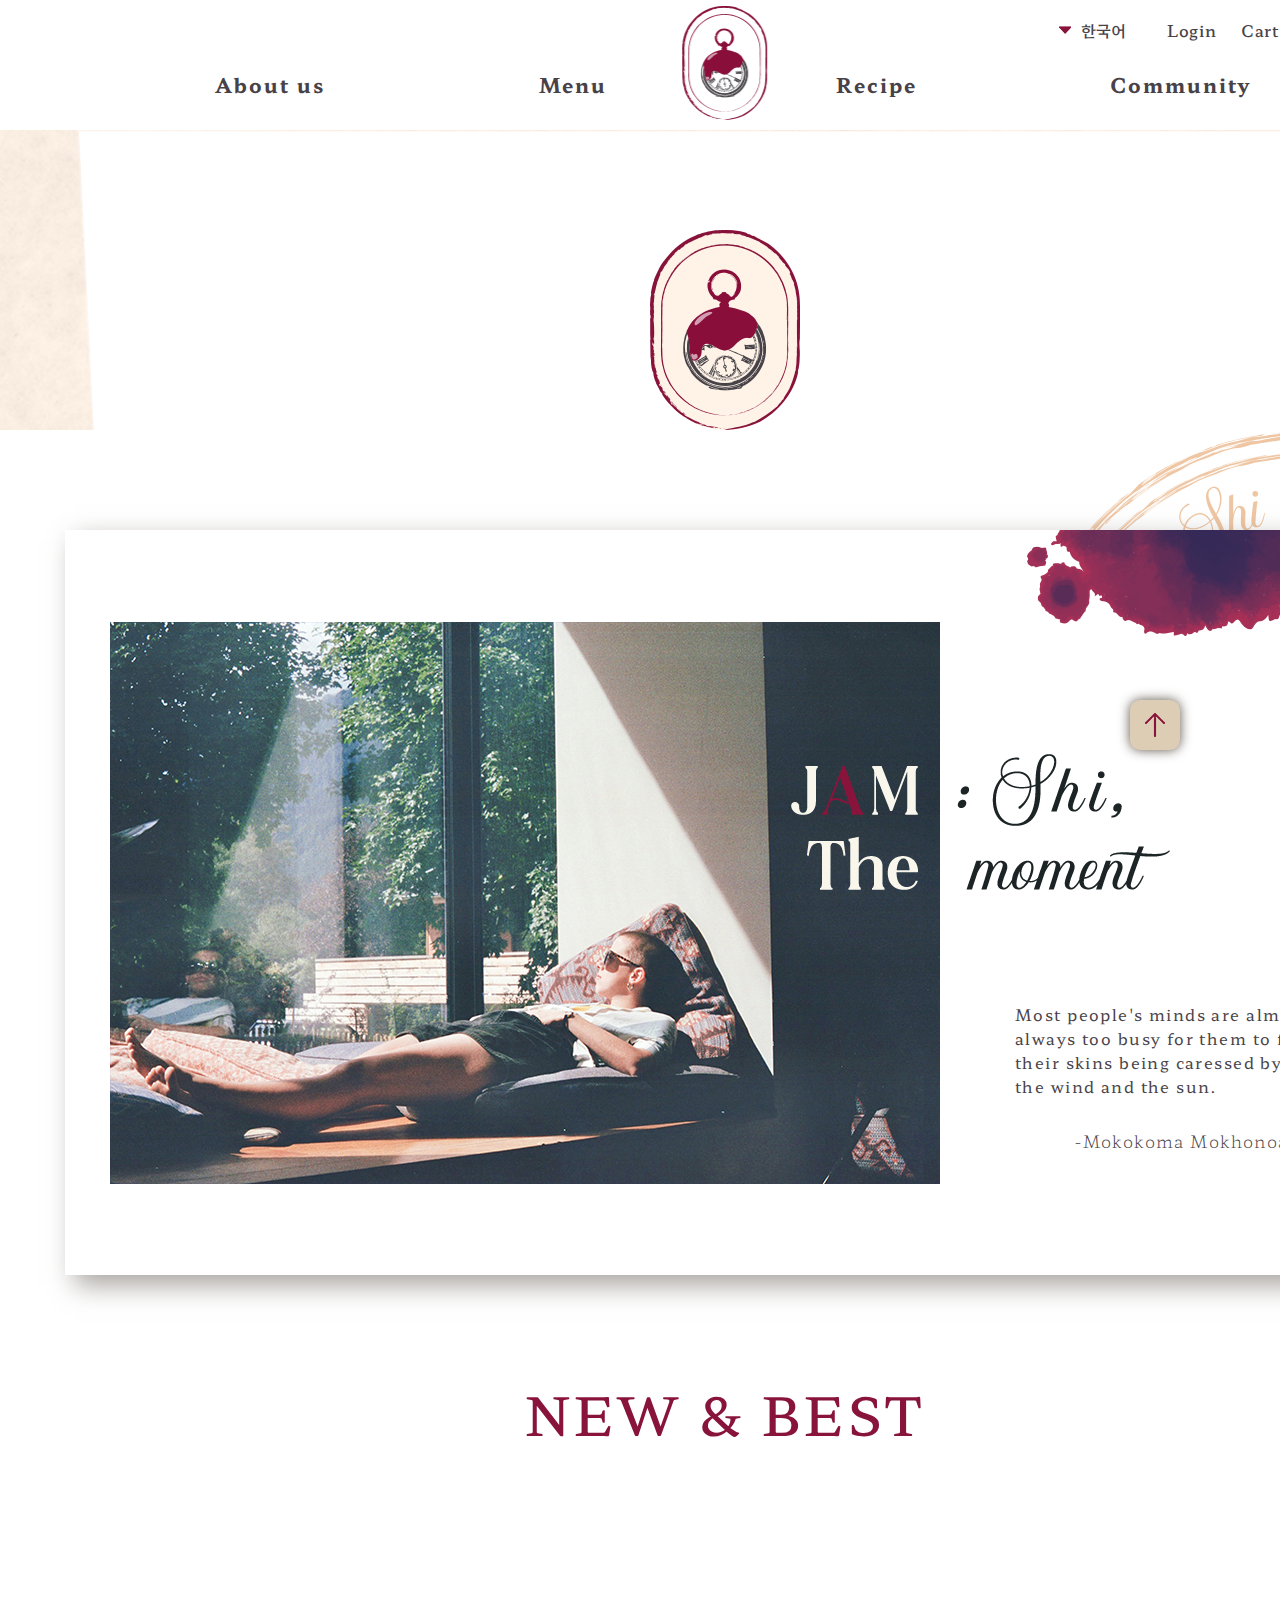
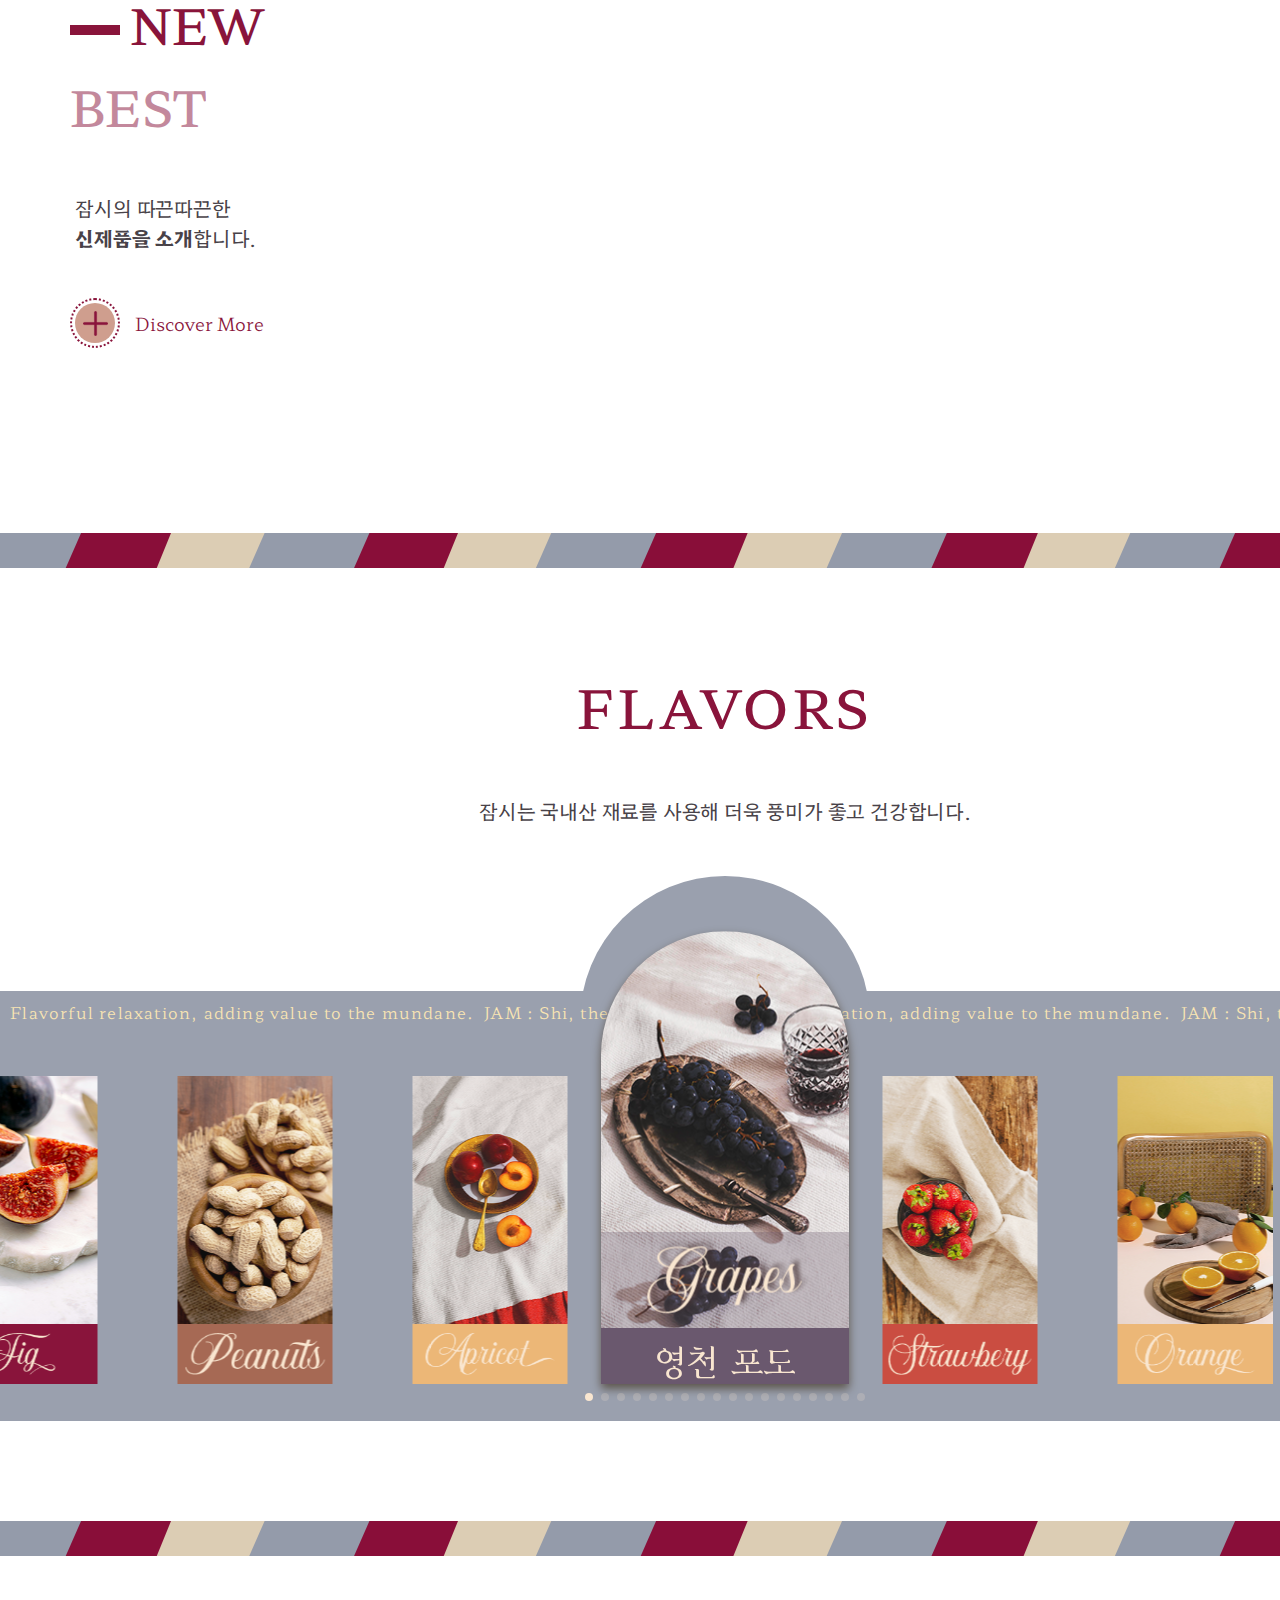
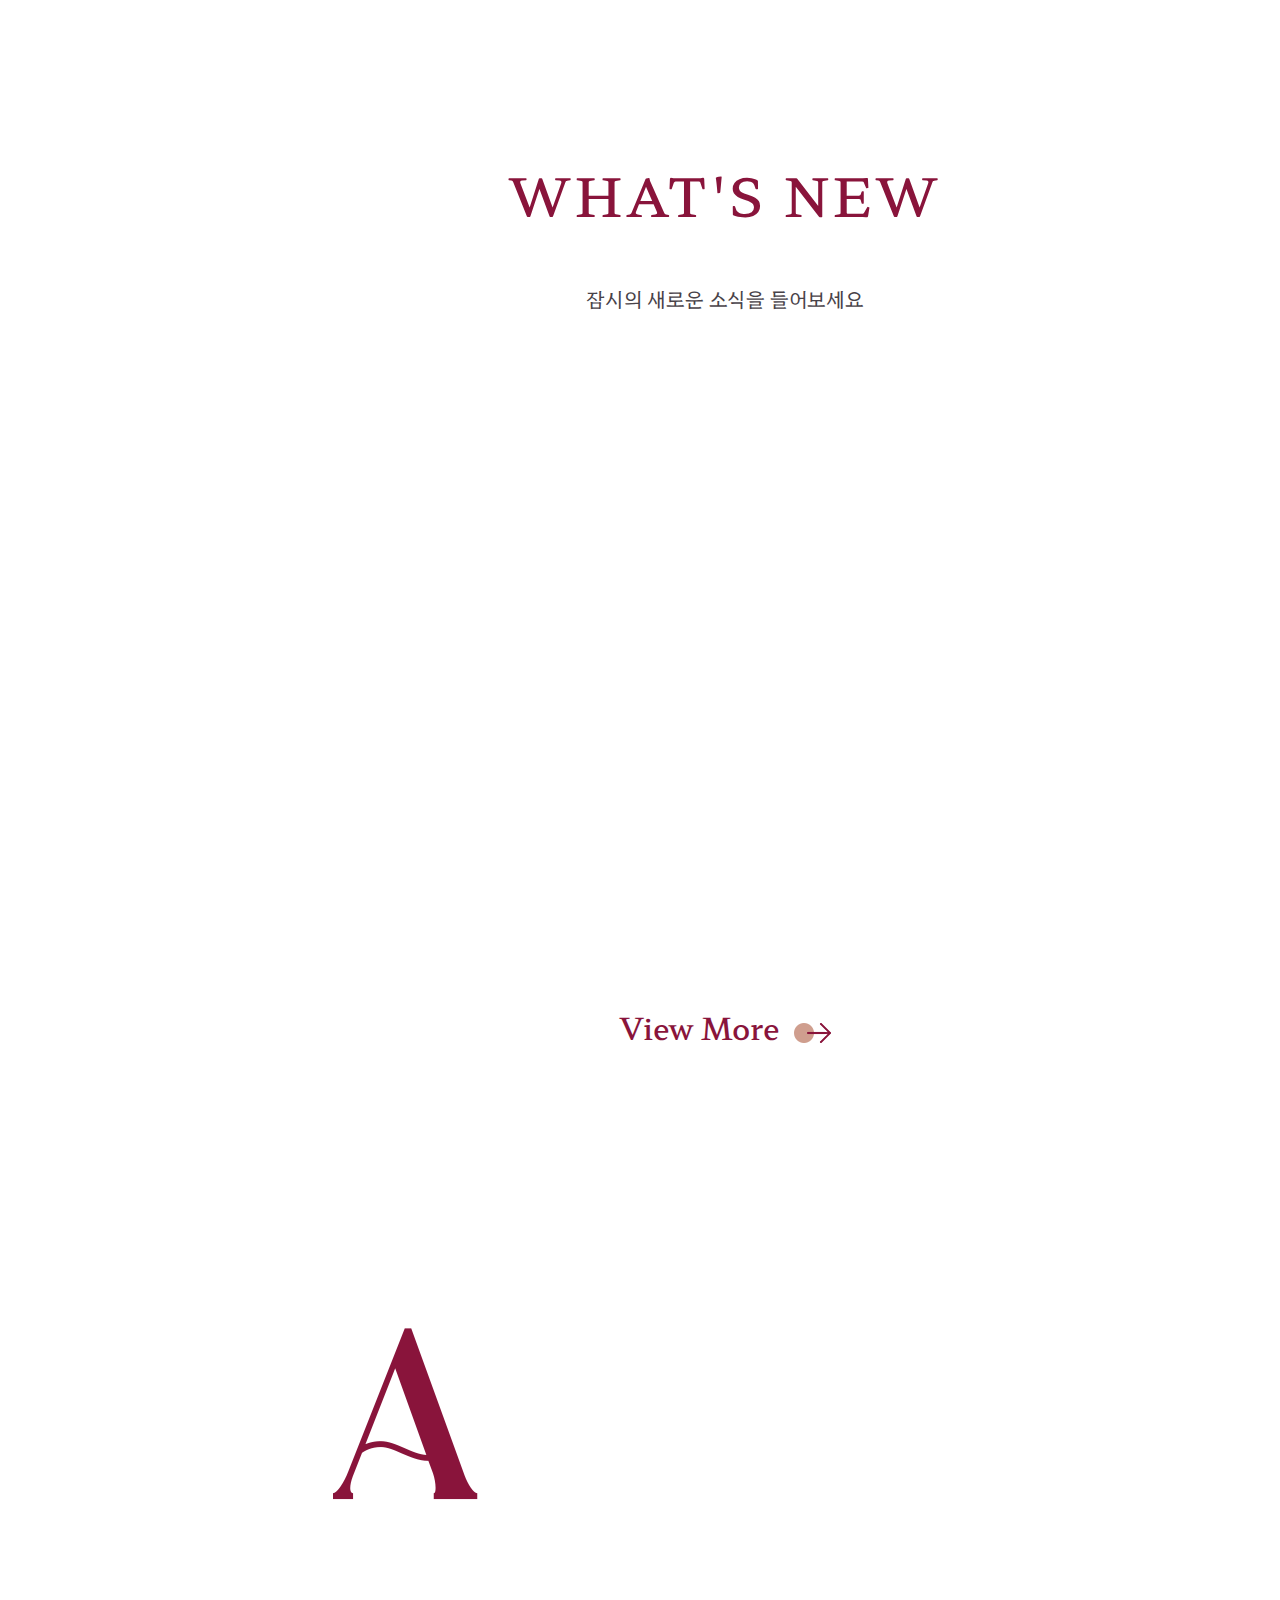
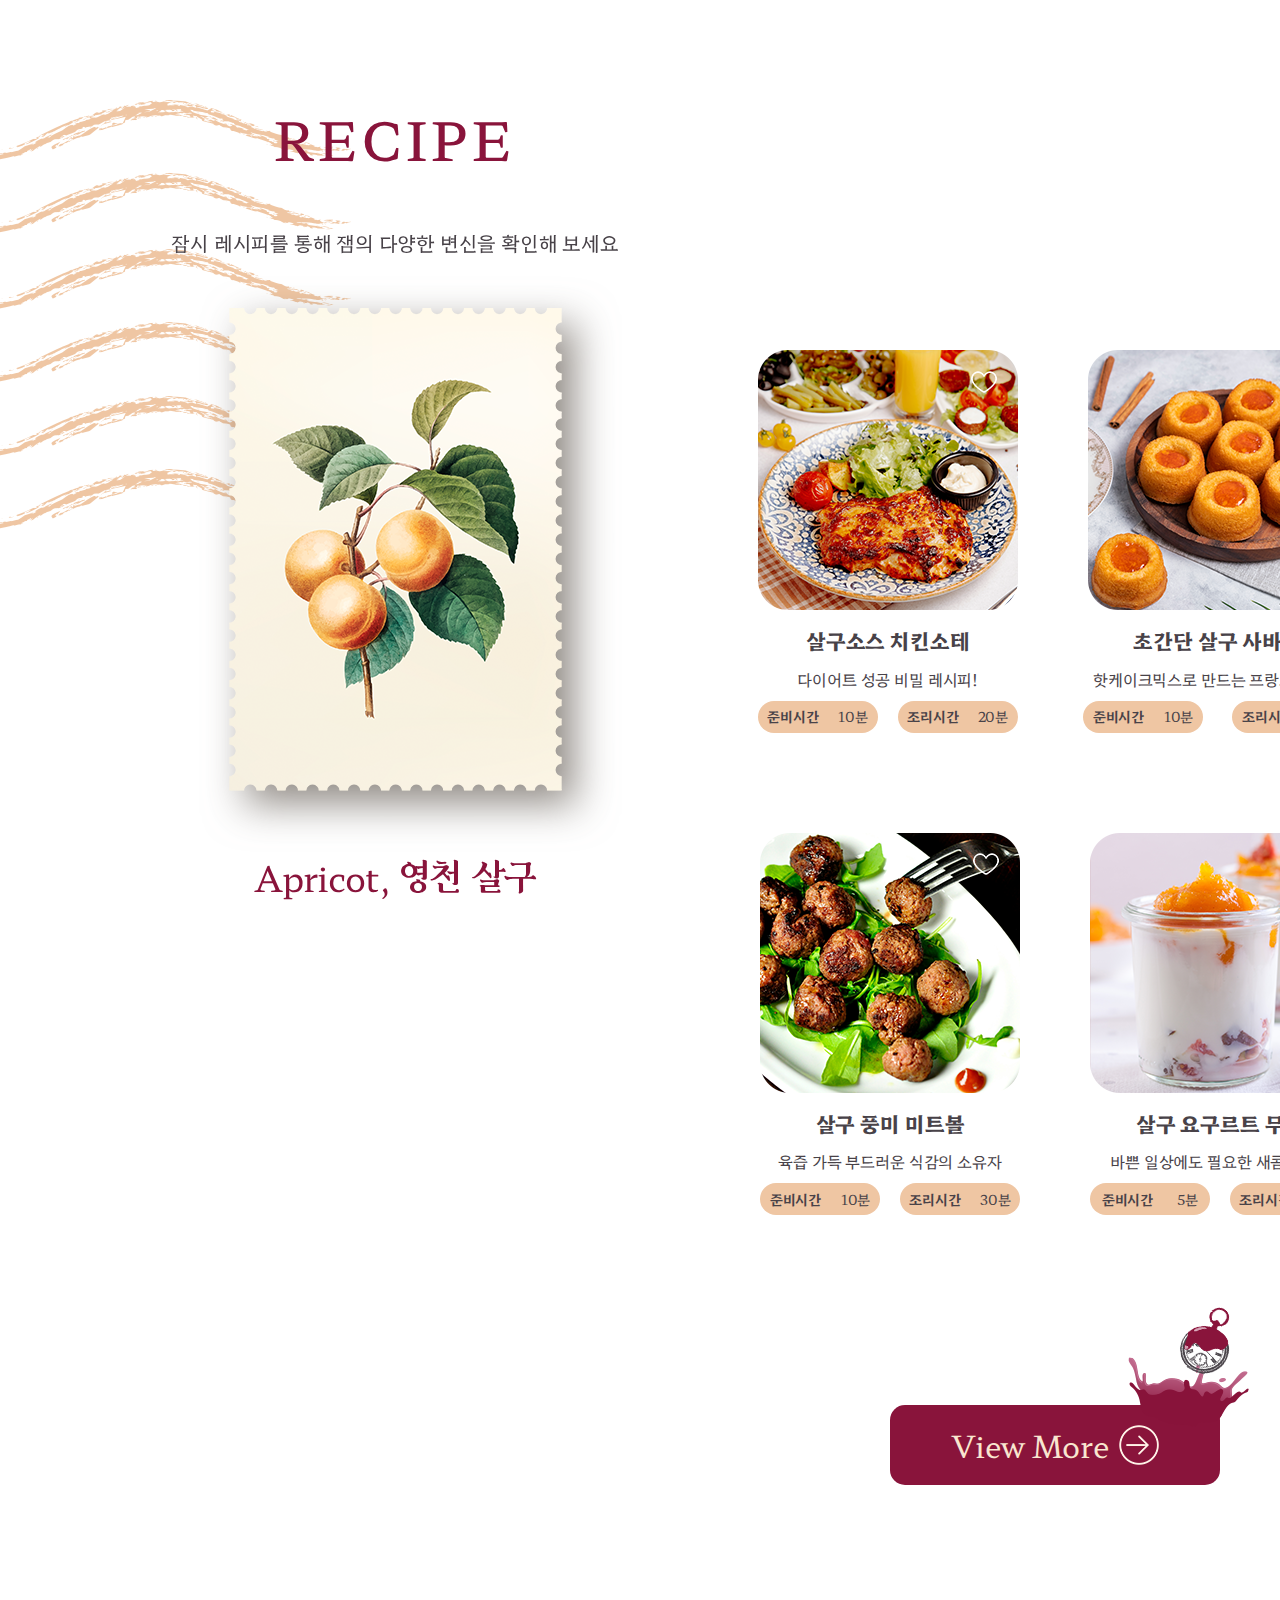
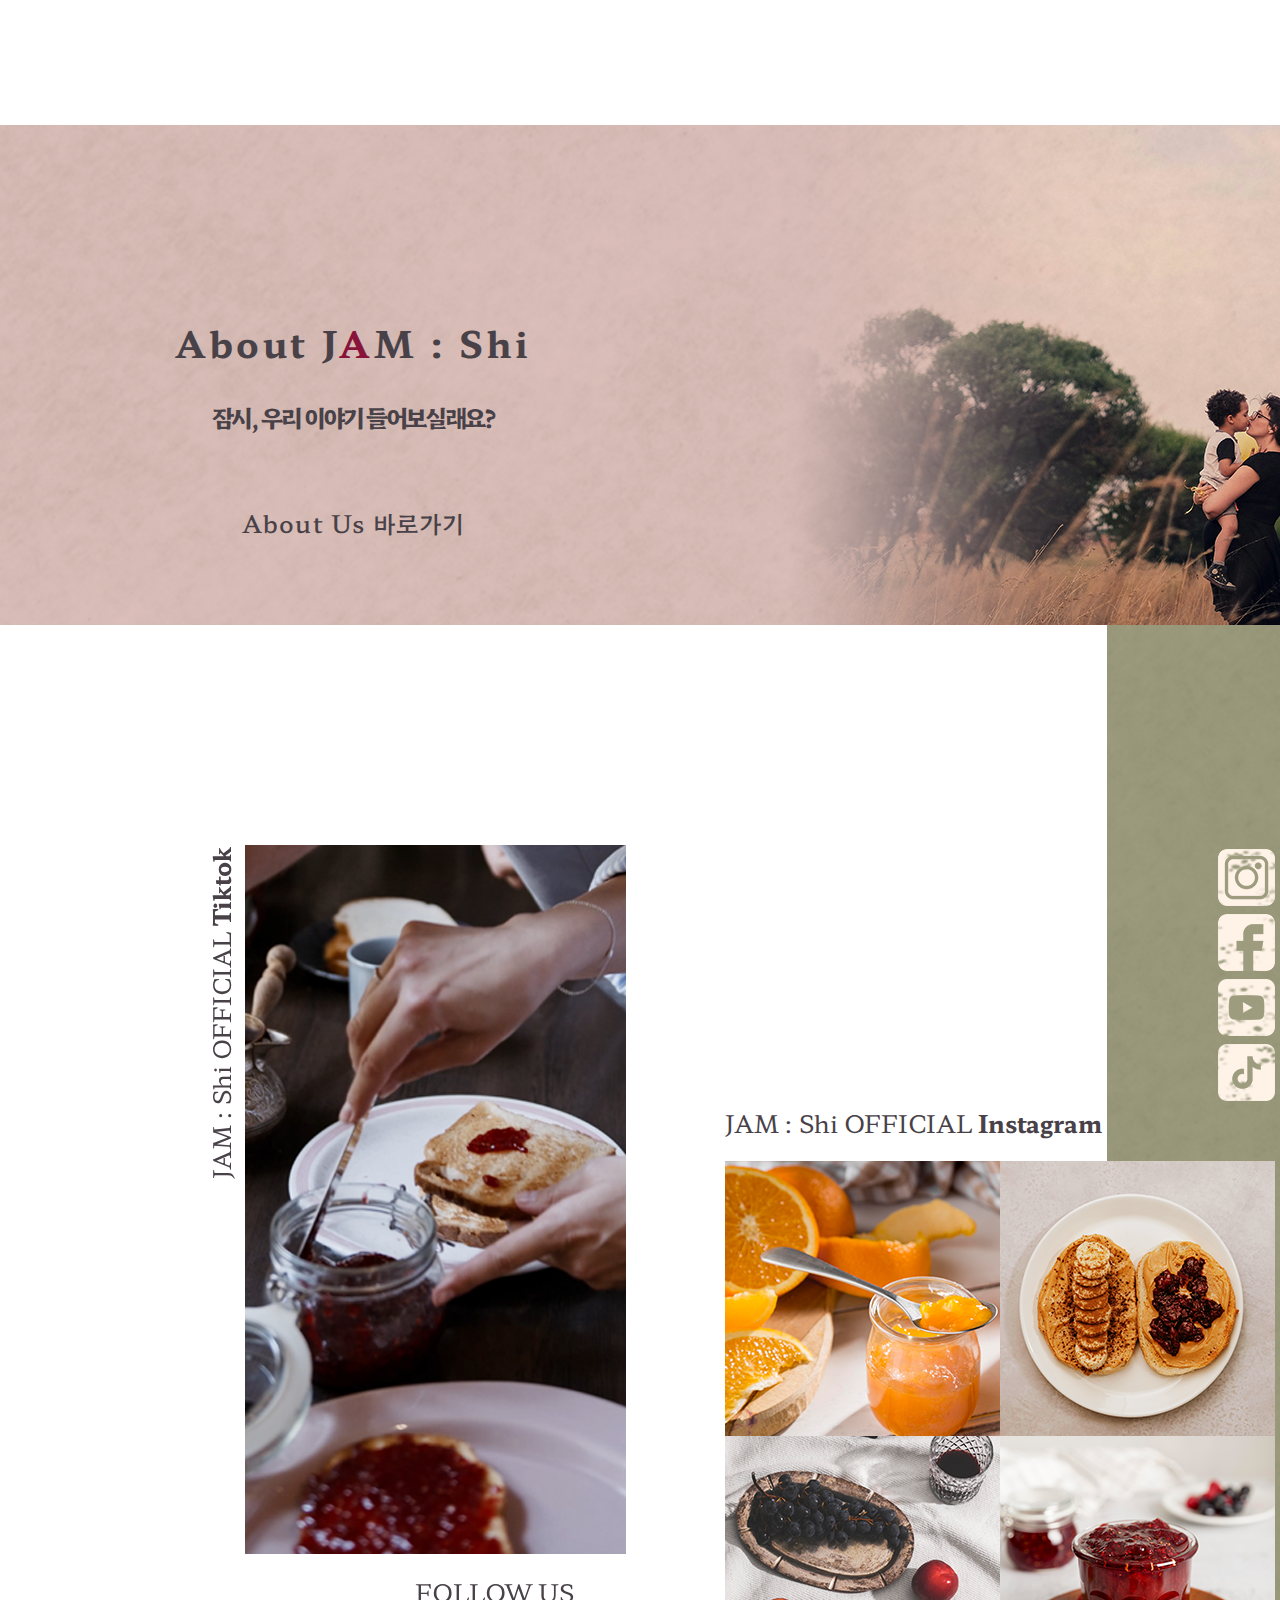
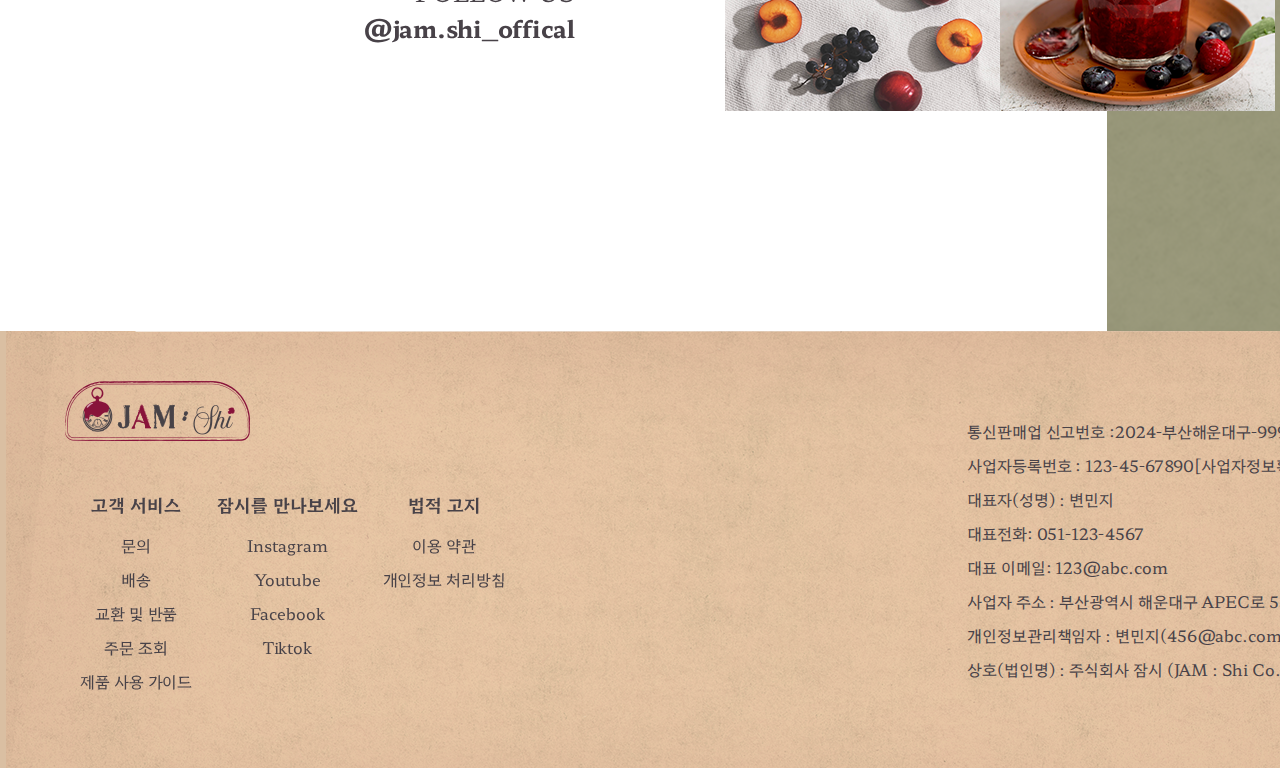
==== commit 19cfbf94: "Add files via upload" ====
--- a/index.html
+++ b/index.html
@@ -578,10 +578,10 @@
                 </dl>
                 <dl>
                     <dt>잠시를 만나보세요</dt>
-                    <dd><a href="https://www.instagram.com/">Instagram</a></dd>
-                    <dd><a href="https://www.youtube.com/">Youtube</a></dd>
-                    <dd><a href="https://www.facebook.com/">Facebook</a></dd>
-                    <dd><a href="https://www.tiktok.com/">Tiktok</a></dd>
+                    <dd><a href="https://www.instagram.com/" target="_blank">Instagram</a></dd>
+                    <dd><a href="https://www.youtube.com/" target="_blank">Youtube</a></dd>
+                    <dd><a href="https://www.facebook.com/" target="_blank">Facebook</a></dd>
+                    <dd><a href="https://www.tiktok.com/" target="_blank">Tiktok</a></dd>
                 </dl>
                 <dl>
                     <dt><a href="#">법적 고지</a></dt>
--- a/css/main.css
+++ b/css/main.css
@@ -223,26 +223,28 @@
     margin: 0 auto;
     text-align: center;
     position: relative;
+    overflow: hidden;
+    padding-bottom: 150px;
 }
 
 .video_bg {
     position: absolute;
     top: 0;
-    left: 0;
-}
-
-.banner_logo {
-    position: absolute;
-    bottom: -23%;
     left: 50%;
     transform: translateX(-50%);
 }
 
+.banner_logo {
+    position: absolute;
+    bottom: 0;
+    left: 50%;
+    transform: translateX(-50%);
+}
+
 /*brand_image*/
 #brand_image {
     margin: 0 auto;
     padding: 100px 0;
-    padding-top: 250px;
     position: relative;
     overflow: hidden;
 }
